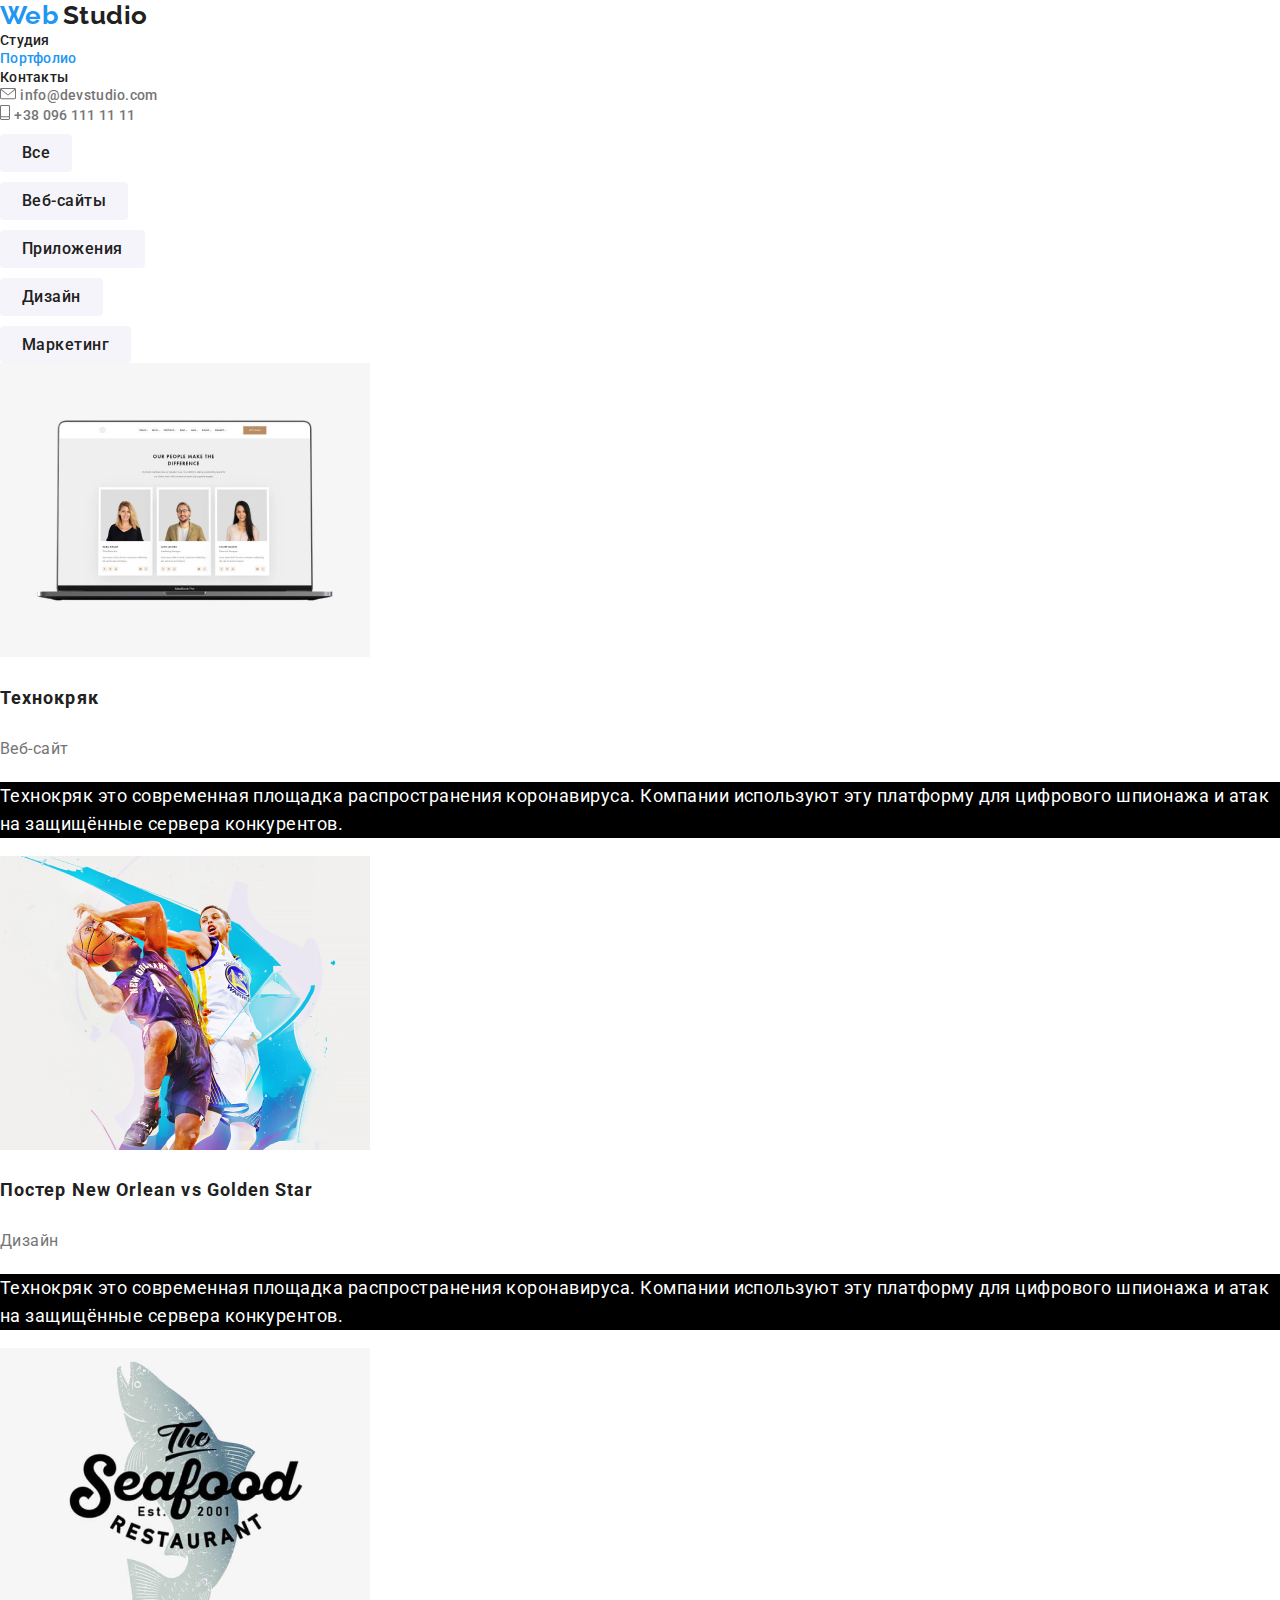
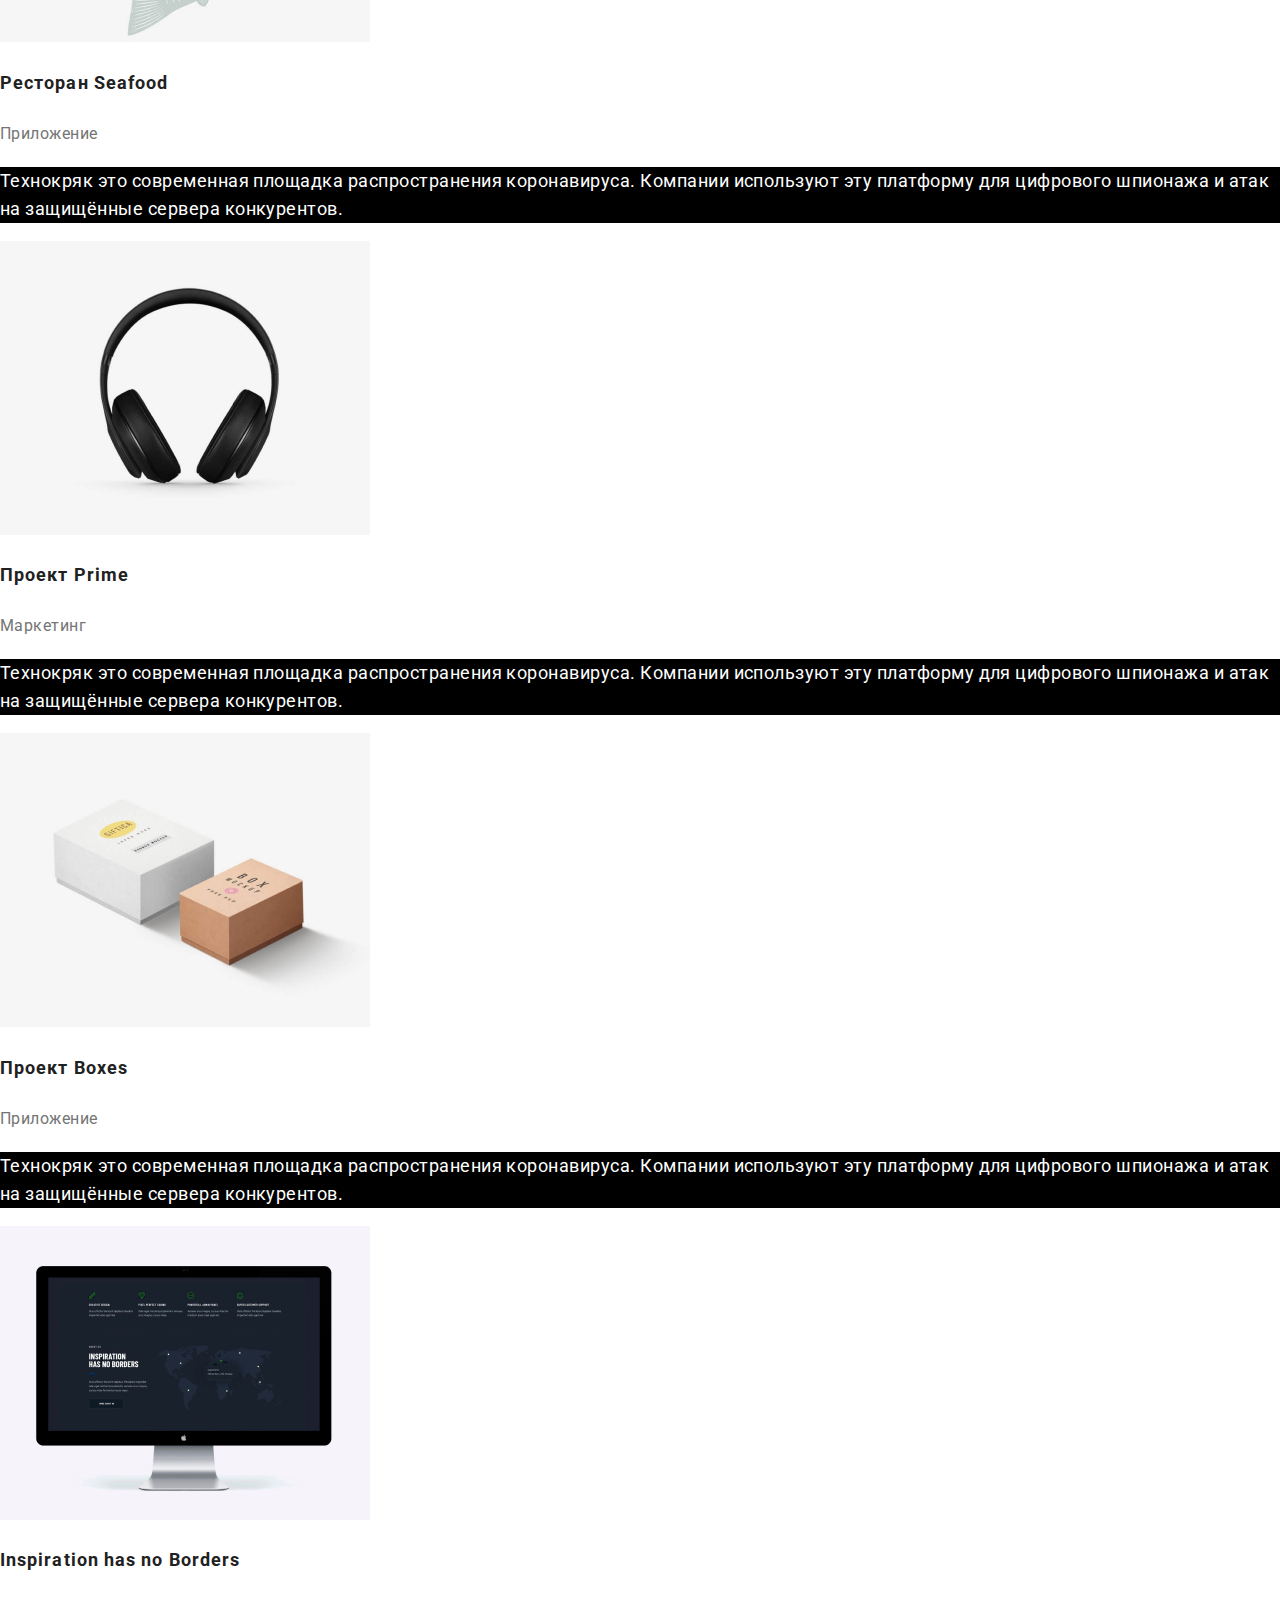
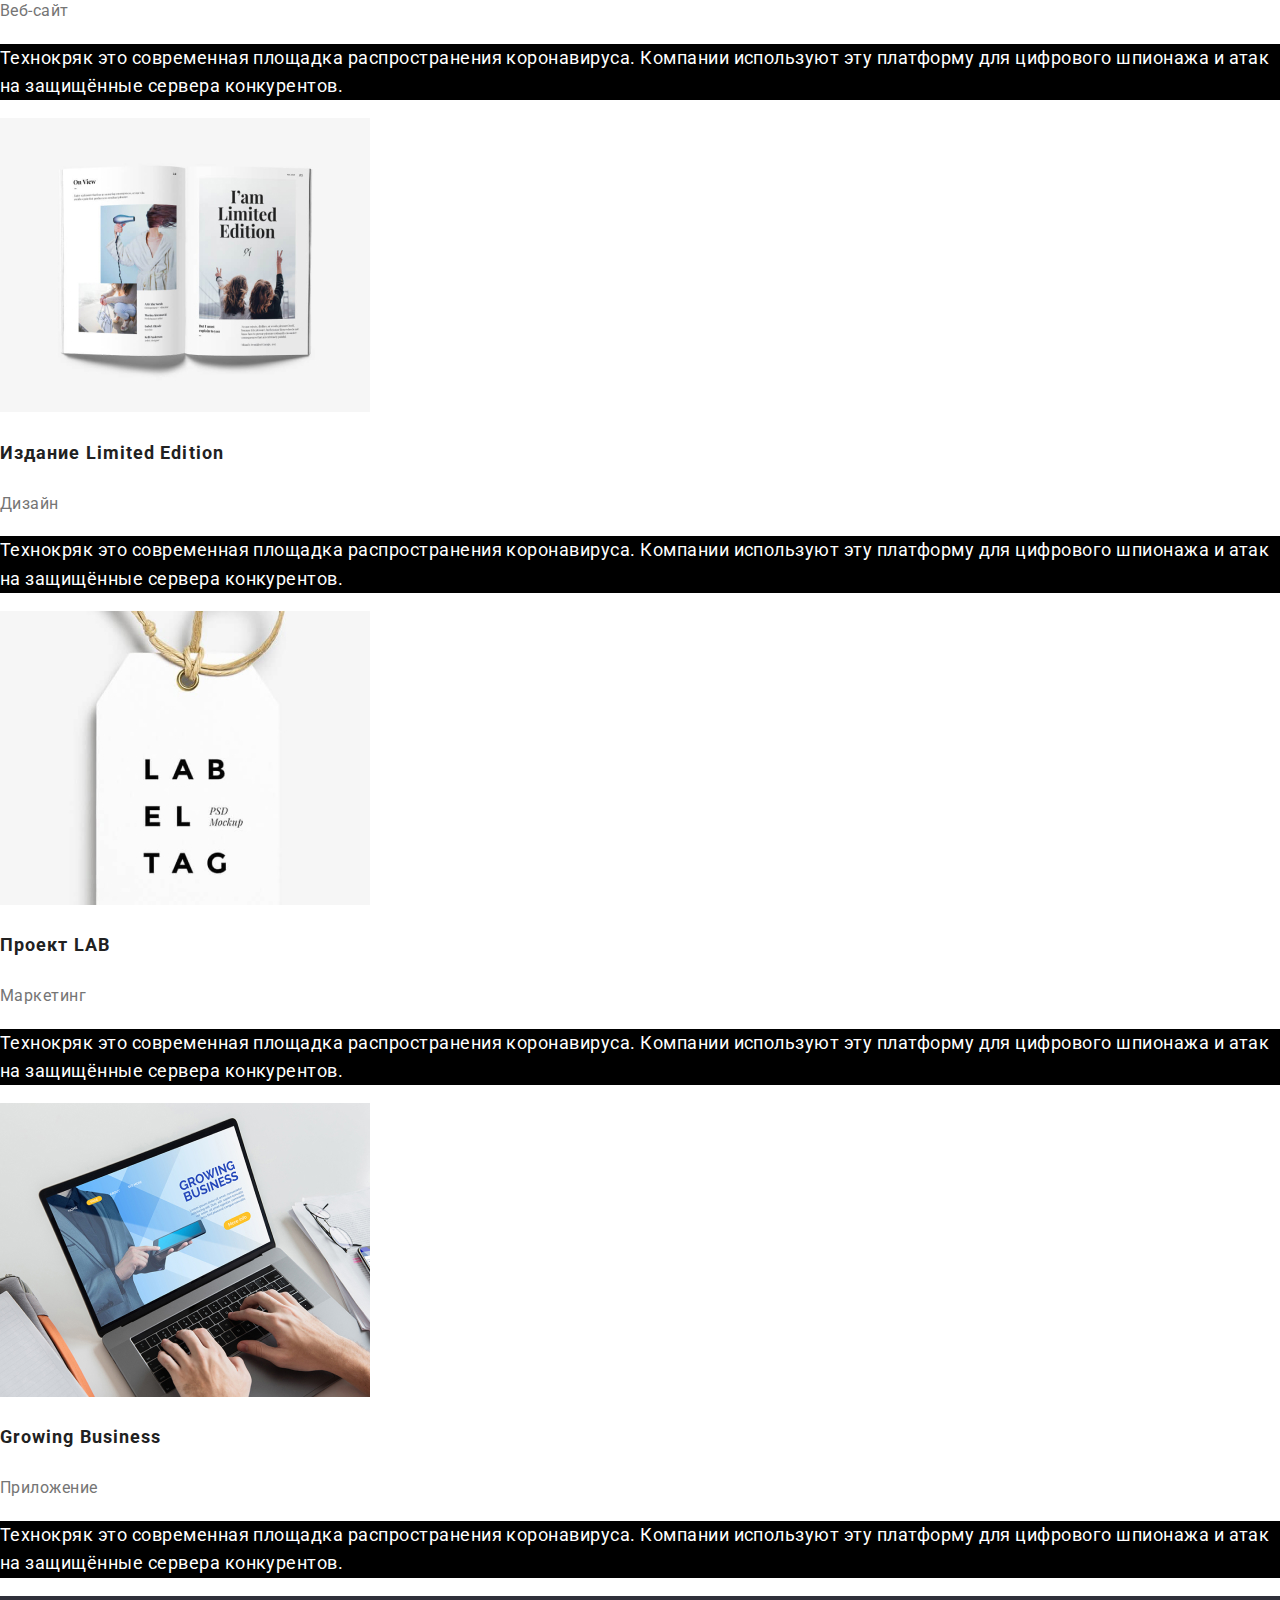
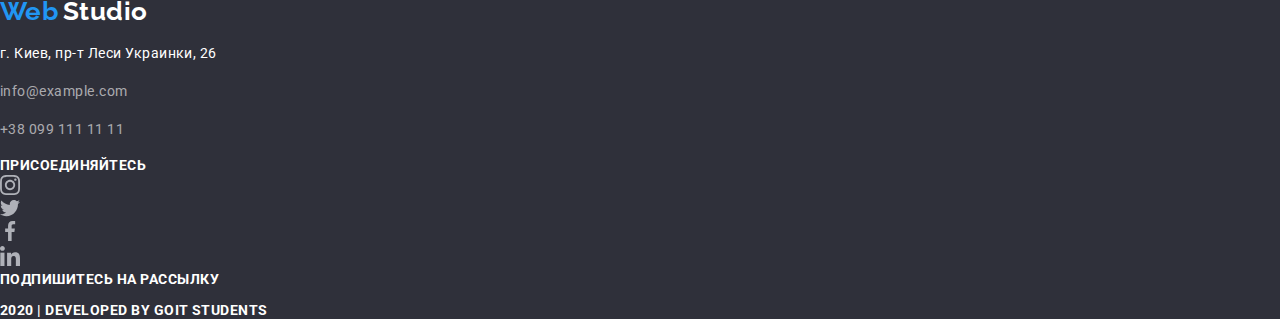
==== portfolio.html @ c76e3d18 "start" ====
<!DOCTYPE html>
<html lang="en">
  <head>
    <meta charset="UTF-8" />
    <meta name="viewport" content="width=device-width, initial-scale=1.0" />
    <title>Document</title>
    <link
      rel="stylesheet"
      href="https://cdnjs.cloudflare.com/ajax/libs/modern-normalize/0.6.0/modern-normalize.min.css"
    />
    <link
      href="https://fonts.googleapis.com/css2?family=Raleway:wght@700&family=Roboto:wght@400;500;700;900&display=swap"
      rel="stylesheet"
    />
    <link rel="stylesheet" href="./style.css" />
  </head>
  <body>
    <!-- Header -->
    <header>
      <nav>
        <a href="./index.html"
          ><span class="web-logo">Web</span>
          <span class="studio-logo">Studio</span></a
        >
        <ul class="header-nav">
          <li><a class="link" href="./index.html">Студия</a></li>

          <li>
            <a href="./portfolio.html" class="link this">Портфолио</a>
          </li>
          <li><a href="" class="link">Контакты</a></li>
        </ul>
        <ul class="contacts">
          <li>
            <img src="./images/svg/email.svg" alt="Email icon" />
            <a href="" class="email">info@devstudio.com</a>
          </li>
          <li>
            <img src="./images/svg/phone.svg" alt="Phone icon" />
            <a href="" class="phone">+38 096 111 11 11</a>
          </li>
        </ul>
      </nav>
    </header>
    <main>
      <!-- Radio buttons -->
      <nav>
        <ul>
          <li><a class="button" href="">Все</a></li>
          <li><a class="button" href="">Веб-сайты</a></li>
          <li><a class="button" href="">Приложения</a></li>
          <li><a class="button" href="">Дизайн</a></li>
          <li><a class="button" href="">Маркетинг</a></li>
        </ul>
      </nav>
      <!-- Works -->
      <ul>
        <li>
          <img src="./images/portfolio/first.jpg" alt="" />
          <h3 class="works-title">Технокряк</h3>
          <p class="type-of-work">Веб-сайт</p>
          <p class="transform-text">
            Технокряк это современная площадка распространения коронавируса.
            Компании используют эту платформу для цифрового шпионажа и атак на
            защищённые сервера конкурентов.
          </p>
        </li>
        <li>
          <img src="./images/portfolio/second.jpg" alt="" />
          <h3 class="works-title">Постер New Orlean vs Golden Star</h3>
          <p class="type-of-work">Дизайн</p>
          <p class="transform-text">
            Технокряк это современная площадка распространения коронавируса.
            Компании используют эту платформу для цифрового шпионажа и атак на
            защищённые сервера конкурентов.
          </p>
        </li>
        <li>
          <img src="./images/portfolio/third.jpg" alt="" />
          <h3 class="works-title">Ресторан Seafood</h3>
          <p class="type-of-work">Приложение</p>
          <p class="transform-text">
            Технокряк это современная площадка распространения коронавируса.
            Компании используют эту платформу для цифрового шпионажа и атак на
            защищённые сервера конкурентов.
          </p>
        </li>
        <li>
          <img src="./images/portfolio/fourth.jpg" alt="" />
          <h3 class="works-title">Проект Prime</h3>
          <p class="type-of-work">Маркетинг</p>
          <p class="transform-text">
            Технокряк это современная площадка распространения коронавируса.
            Компании используют эту платформу для цифрового шпионажа и атак на
            защищённые сервера конкурентов.
          </p>
        </li>
        <li>
          <img src="./images/portfolio/fiveth.jpg" alt="" />
          <h3 class="works-title">Проект Boxes</h3>
          <p class="type-of-work">Приложение</p>
          <p class="transform-text">
            Технокряк это современная площадка распространения коронавируса.
            Компании используют эту платформу для цифрового шпионажа и атак на
            защищённые сервера конкурентов.
          </p>
        </li>
        <li>
          <img src="./images/portfolio/sixth.jpg" alt="" />
          <h3 class="works-title">Inspiration has no Borders</h3>
          <p class="type-of-work">Веб-сайт</p>
          <p class="transform-text">
            Технокряк это современная площадка распространения коронавируса.
            Компании используют эту платформу для цифрового шпионажа и атак на
            защищённые сервера конкурентов.
          </p>
        </li>
        <li>
          <img src="./images/portfolio/seventh.jpg" alt="" />
          <h3 class="works-title">Издание Limited Edition</h3>
          <p class="type-of-work">Дизайн</p>
          <p class="transform-text">
            Технокряк это современная площадка распространения коронавируса.
            Компании используют эту платформу для цифрового шпионажа и атак на
            защищённые сервера конкурентов.
          </p>
        </li>
        <li>
          <img src="./images/portfolio/eighth.jpg" alt="" />
          <h3 class="works-title">Проект LAB</h3>
          <p class="type-of-work">Маркетинг</p>
          <p class="transform-text">
            Технокряк это современная площадка распространения коронавируса.
            Компании используют эту платформу для цифрового шпионажа и атак на
            защищённые сервера конкурентов.
          </p>
        </li>
        <li>
          <img src="./images/portfolio/nineth.jpg" alt="" />
          <h3 class="works-title">Growing Business</h3>
          <p class="type-of-work">Приложение</p>
          <p class="transform-text">
            Технокряк это современная площадка распространения коронавируса.
            Компании используют эту платформу для цифрового шпионажа и атак на
            защищённые сервера конкурентов.
          </p>
        </li>
      </ul>
    </main>

    <!-- Footer -->
    <footer class="footer">
      <div>
        <p>
          <span class="web-logo">Web</span>
          <span class="footer-studio">Studio</span>
        </p>
        <p class="communication street">г. Киев, пр-т Леси Украинки, 26</p>
        <p class="communication">info@example.com</p>
        <p class="communication">+38 099 111 11 11</p>
      </div>
      <div>
        <b class="second-footer-communication">Присоединяйтесь</b>
        <ul>
          <li>
            <a href="" aria-label="Link to Instagram"
              ><img src="./images/svg/instagram.svg" alt="Inatagram"
            /></a>
          </li>
          <li>
            <a href="" aria-label="Link to Twitter"
              ><img src="./images/svg/twitter.svg" alt="Twitter"
            /></a>
          </li>
          <li>
            <a href="" aria-label="Link to Facebook"
              ><img src="./images/svg/facebook.svg" alt="Instagram"
            /></a>
          </li>
          <li>
            <a href="" aria-label="Link to LinkedIn"
              ><img src="./images/svg/linkedin.svg" alt="LinkedIn"
            /></a>
          </li>
        </ul>
      </div>
      <div>
        <b class="second-footer-communication">Подпишитесь на рассылку</b>
      </div>
      <p class="second-footer-communication">
        2020 | Developed by GoIT Students
      </p>
    </footer>
  </body>
</html>
---- style.css ----
:root {
  --accent-color: #2196f3;
  --title-color: #212121;
  --text-color: #757575;
  --bgc-color: #f5f4fa;
  --white-color: #ffffff;
}
body {
  color: var(--text-color);
  font-family: 'Roboto', sans-serif;
  letter-spacing: 0.03em;
}
h1,
h2,
h3,
h4 {
  color: var(--title-color);
}
ul {
  list-style: none;
  padding: 0;
  margin: 0;
}
a {
  text-decoration: none;
}
/* Header */
.web-logo {
  color: var(--accent-color);
  font-family: 'Raleway', sans-serif;
  font-weight: 700;
  font-size: 26px;
  line-height: 1.19;
}
.studio-logo {
  color: var(--title-color);
  font-family: 'Raleway', sans-serif;
  font-weight: 700;
  font-size: 26px;
  line-height: 1.19;
}
.link {
  color: var(--title-color);
  font-weight: 500;
  font-size: 14px;
  line-height: 1.14;
  letter-spacing: 0.02em;
}
.link.this {
  color: var(--accent-color);
}
.header-nav .link:hover,
.header-nav .link:focus {
  color: var(--accent-color);
}
.contacts .email,
.contacts .phone {
  font-weight: 500;
  font-size: 14px;
  line-height: 1.14;
  color: inherit;
  letter-spacing: 0.02em;
}
.contacts .email:hover,
.contacts .email:focus,
.contacts .phone:hover,
.contacts .phone:focus {
  color: var(--accent-color);
}
/* Footer */
.footer {
  background-color: #2f303a;
}
.footer-studio {
  color: var(--white-color);
  font-family: 'Raleway', sans-serif;
  font-weight: 700;
  font-size: 26px;
  line-height: 1.19;
}

.communication.street {
  color: var(--white-color);
}
.communication {
  color: rgba(255, 255, 255, 0.6);
  font-size: 14px;
  line-height: 1.71;
}

.second-footer-communication {
  color: var(--white-color);
  font-weight: 700;
  font-size: 14px;
  line-height: 1.14;
  text-transform: uppercase;
}

/* STUDIO */
.container {
  margin-left: auto;
  margin-right: auto;
  width: 1170px;
  padding-left: 15px;
  padding-right: 15px;
  outline: solid 1px tomato;
}
/* Hero */
.hero {
  text-align: center;
}
.hero-title {
  margin-bottom: 0px;
  margin-top: 0px;
  color: var(--white-color);
  background-color: #000000;
  font-weight: 900;
  font-size: 44px;
  line-height: 1.36;
  letter-spacing: 0.06em;
  text-transform: uppercase;
}
.hero-button {
  margin-top: 30px;
  margin-bottom: 0px;
  display: inline-block;
  color: var(--white-color);
  background-color: var(--accent-color);
  padding: 10px 32px;
  box-shadow: 0px 4px 4px rgba(0, 0, 0, 0.15);
  border-radius: 4px;
  font-weight: 700;
  font-size: 16px;
  line-height: 1.87;
  letter-spacing: 0.06em;
}

/* Avantages  */
.avantages-section {
  padding: 94px 0px;
}
.avantages-title {
  margin-bottom: 0px;
  margin-top: 0px;
  font-weight: 700;
  font-size: 14px;
  line-height: 1.14;
  text-transform: uppercase;
}
.avantages-text {
  margin-bottom: 0px;
  margin-top: 10px;
  font-size: 14px;
  line-height: 1.71;
}

/* Our work */
.work-section {
  padding-bottom: 117px;
}
.work-title {
  margin-bottom: 0px;
  margin-top: 0px;
  font-weight: 700;
  font-size: 36px;
  line-height: 1.17;
  text-align: center;
}
.work-image {
  margin-top: 50px;
}
.examples {
  color: var(--white-color);
  background-color: #000000;
  font-weight: 700;
  font-size: 14px;
  line-height: 1.14;
  text-transform: uppercase;
}

/* Our team */
.team-section {
  padding-bottom: 117px;
  padding-top: 71px;
}
.team-images {
  margin-top: 50px;
}
.team-title {
  margin-bottom: 0px;
  margin-top: 0px;
  font-weight: 700;
  font-size: 36px;
  line-height: 1.17;
  text-align: center;
}
.worker-name {
  margin-bottom: 0px;
  margin-top: 30px;
  color: var(--title-color);
  font-weight: 500;
  font-size: 16px;
  line-height: 1.19;
}
.type-of-work {
  margin-bottom: 0px;
  margin-top: 10px;
  font-size: 16px;
  line-height: 1.19;
}

/* Often clients */
.often-clients {
  padding-bottom: 117px;
  padding-top: 71px;
}
.clients-title {
  margin-bottom: 0px;
  margin-top: 0px;
  font-weight: 700;
  font-size: 36px;
  line-height: 1.17;
  text-align: center;
}
/* PORTFOLIO */

/* Radio-button */
.button {
  display: inline-block;
  color: var(--title-color);
  background-color: #f5f4fa;
  padding: 6px 22px;
  font-weight: 500;
  font-size: 16px;
  line-height: 1.62;
  margin-top: 10px;
  border-radius: 4px;
}

.button:hover {
  color: var(--white-color);
  background-color: var(--accent-color);
  padding: 6px 22px;
  box-shadow: 0px 2px 2px rgba(0, 0, 0, 0.12), 0px 1px 2px rgba(0, 0, 0, 0.08),
    0px 3px 1px rgba(0, 0, 0, 0.1);
  border-radius: 4px;
}

/* works */

.works-title {
  font-weight: 700;
  font-size: 18px;
  line-height: 2;
  letter-spacing: 0.06em;
}
.type-of-work {
  font-size: 16px;
  line-height: 1.87;
}
.transform-text {
  color: var(--white-color);
  background-color: #000000;
  font-size: 18px;
  line-height: 1.56;
}
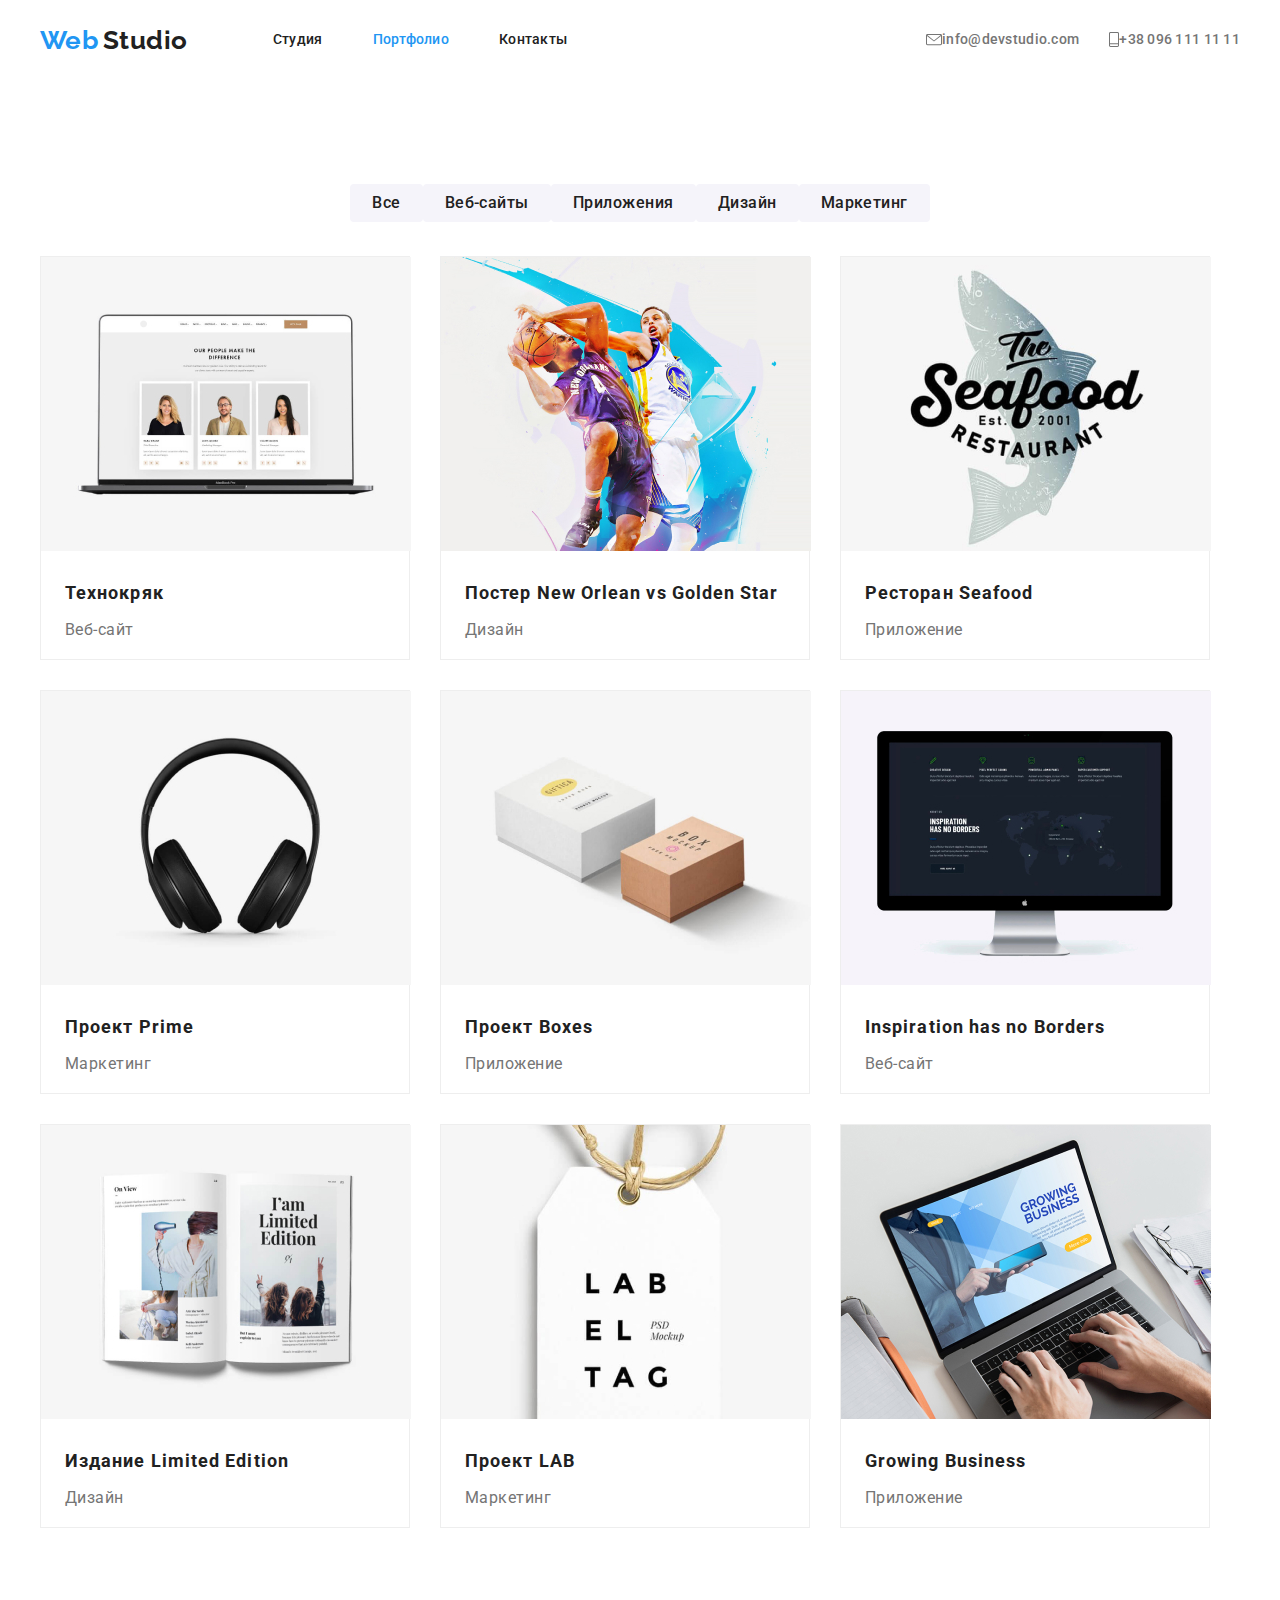
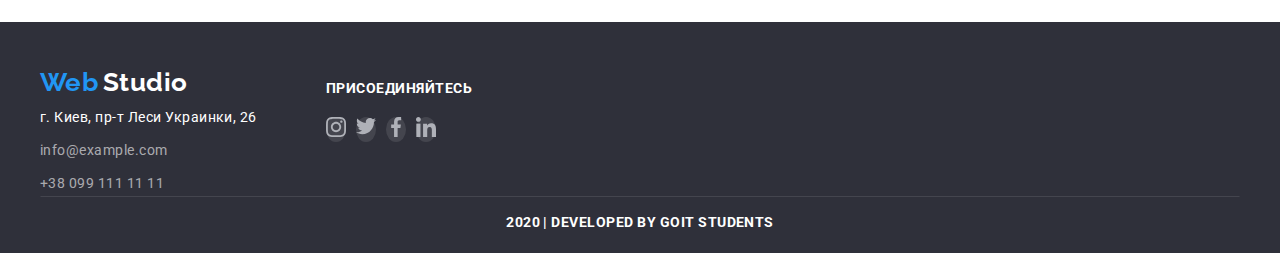
==== commit 6ca80318: "SVG" ====
--- a/portfolio.html
+++ b/portfolio.html
@@ -17,179 +17,178 @@
   <body>
     <!-- Header -->
     <header>
-      <nav>
-        <a href="./index.html"
-          ><span class="web-logo">Web</span>
-          <span class="studio-logo">Studio</span></a
-        >
-        <ul class="header-nav">
-          <li><a class="link" href="./index.html">Студия</a></li>
-
-          <li>
-            <a href="./portfolio.html" class="link this">Портфолио</a>
+      <div class="container">
+        <nav class="first-nav">
+          <a href="./index.html"><span class="web-logo">Web</span>
+            <span class="studio-logo">Studio</span></a>
+          <ul class="header-nav">
+            <li class="item">
+              <a class="link " href="./index.html">Студия</a>
+            </li>
+            <li class="item">
+              <a href="./portfolio.html" class="link this">Портфолио</a>
+            </li>
+            <li class="item"><a href="" class="link">Контакты</a></li>
+          </ul>
+          <ul class="contacts">
+            <li class="item">
+              <img src="./images/svg/email.svg" alt="Email icon" />
+              <a href="" class="email">info@devstudio.com</a>
+            </li>
+            <li class="item">
+              <img src="./images/svg/phone.svg" alt="Phone icon" />
+              <a href="" class="phone">+38 096 111 11 11</a>
+            </li>
+          </ul>
+        </nav>
+      </div>
+    </header>
+    <main>
+      <section class="portfolio-section">
+       <!-- Radio buttons -->
+        <div class="container">
+      <nav class="button-nav">
+  <ul class="button-list">
+        <li><a class="button" href="">Все</a></li>
+        <li><a class="button" href="">Веб-сайты</a></li>
+        <li><a class="button" href="">Приложения</a></li>
+        <li><a class="button" href="">Дизайн</a></li>
+        <li><a class="button" href="">Маркетинг</a></li>
+      </ul>
+      </nav>
+      <!-- Works -->
+   
+        <ul class="list-of-work">
+          <li class="item">
+              <img src="./images/portfolio/first.jpg" alt="" />
+              <h3 class="works-title">Технокряк</h3>
+              <p class="type-of-work">Веб-сайт</p>
+          
+            <!-- <p class="transform-text">
+                    Технокряк это современная площадка распространения коронавируса.
+                    Компании используют эту платформу для цифрового шпионажа и атак на
+                    защищённые сервера конкурентов.
+                  </p> -->
           </li>
-          <li><a href="" class="link">Контакты</a></li>
-        </ul>
-        <ul class="contacts">
-          <li>
-            <img src="./images/svg/email.svg" alt="Email icon" />
-            <a href="" class="email">info@devstudio.com</a>
+          <li class="item">
+            <img src="./images/portfolio/second.jpg" alt="" />
+            <h3 class="works-title">Постер New Orlean vs Golden Star</h3>
+            <p class="type-of-work">Дизайн</p>
+            <!-- <p class="transform-text">
+                    Технокряк это современная площадка распространения коронавируса.
+                    Компании используют эту платформу для цифрового шпионажа и атак на
+                    защищённые сервера конкурентов.
+                  </p> -->
           </li>
-          <li>
-            <img src="./images/svg/phone.svg" alt="Phone icon" />
-            <a href="" class="phone">+38 096 111 11 11</a>
+          <li class="item">
+            <img src="./images/portfolio/third.jpg" alt="" />
+            <h3 class="works-title">Ресторан Seafood</h3>
+            <p class="type-of-work">Приложение</p>
+            <!-- <p class="transform-text">
+                    Технокряк это современная площадка распространения коронавируса.
+                    Компании используют эту платформу для цифрового шпионажа и атак на
+                    защищённые сервера конкурентов.
+                  </p> -->
+          </li>
+          <li class="item">
+            <img src="./images/portfolio/fourth.jpg" alt="" />
+            <h3 class="works-title">Проект Prime</h3>
+            <p class="type-of-work">Маркетинг</p>
+            <!-- <p class="transform-text">
+                    Технокряк это современная площадка распространения коронавируса.
+                    Компании используют эту платформу для цифрового шпионажа и атак на
+                    защищённые сервера конкурентов.
+                  </p> -->
+          </li>
+          <li class="item">
+            <img src="./images/portfolio/fiveth.jpg" alt="" />
+            <h3 class="works-title">Проект Boxes</h3>
+            <p class="type-of-work">Приложение</p>
+            <!-- <p class="transform-text">
+                    Технокряк это современная площадка распространения коронавируса.
+                    Компании используют эту платформу для цифрового шпионажа и атак на
+                    защищённые сервера конкурентов.
+                  </p> -->
+          </li>
+          <li class="item">
+            <img src="./images/portfolio/sixth.jpg" alt="" />
+            <h3 class="works-title">Inspiration has no Borders</h3>
+            <p class="type-of-work">Веб-сайт</p>
+            <!-- <p class="transform-text">
+                    Технокряк это современная площадка распространения коронавируса.
+                    Компании используют эту платформу для цифрового шпионажа и атак на
+                    защищённые сервера конкурентов.
+                  </p> -->
+          </li>
+          <li class="item">
+            <img src="./images/portfolio/seventh.jpg" alt="" />
+            <h3 class="works-title">Издание Limited Edition</h3>
+            <p class="type-of-work">Дизайн</p>
+            <!-- <p class="transform-text">
+                    Технокряк это современная площадка распространения коронавируса.
+                    Компании используют эту платформу для цифрового шпионажа и атак на
+                    защищённые сервера конкурентов.
+                  </p> -->
+          </li>
+          <li class="item">
+            <img src="./images/portfolio/eighth.jpg" alt="" />
+            <h3 class="works-title">Проект LAB</h3>
+            <p class="type-of-work">Маркетинг</p>
+            <!-- <p class="transform-text">
+                    Технокряк это современная площадка распространения коронавируса.
+                    Компании используют эту платформу для цифрового шпионажа и атак на
+                    защищённые сервера конкурентов.
+                  </p> -->
+          </li>
+          <li class="item">
+            <img src="./images/portfolio/nineth.jpg" alt="" />
+            <h3 class="works-title">Growing Business</h3>
+            <p class="type-of-work">Приложение</p>
+            <!-- <p class="transform-text">
+                    Технокряк это современная площадка распространения коронавируса.
+                    Компании используют эту платформу для цифрового шпионажа и атак на
+                    защищённые сервера конкурентов.
+                  </p> -->
           </li>
         </ul>
-      </nav>
-    </header>
-    <main>
-      <!-- Radio buttons -->
-      <nav>
-        <ul>
-          <li><a class="button" href="">Все</a></li>
-          <li><a class="button" href="">Веб-сайты</a></li>
-          <li><a class="button" href="">Приложения</a></li>
-          <li><a class="button" href="">Дизайн</a></li>
-          <li><a class="button" href="">Маркетинг</a></li>
-        </ul>
-      </nav>
-      <!-- Works -->
-      <ul>
-        <li>
-          <img src="./images/portfolio/first.jpg" alt="" />
-          <h3 class="works-title">Технокряк</h3>
-          <p class="type-of-work">Веб-сайт</p>
-          <p class="transform-text">
-            Технокряк это современная площадка распространения коронавируса.
-            Компании используют эту платформу для цифрового шпионажа и атак на
-            защищённые сервера конкурентов.
-          </p>
-        </li>
-        <li>
-          <img src="./images/portfolio/second.jpg" alt="" />
-          <h3 class="works-title">Постер New Orlean vs Golden Star</h3>
-          <p class="type-of-work">Дизайн</p>
-          <p class="transform-text">
-            Технокряк это современная площадка распространения коронавируса.
-            Компании используют эту платформу для цифрового шпионажа и атак на
-            защищённые сервера конкурентов.
-          </p>
-        </li>
-        <li>
-          <img src="./images/portfolio/third.jpg" alt="" />
-          <h3 class="works-title">Ресторан Seafood</h3>
-          <p class="type-of-work">Приложение</p>
-          <p class="transform-text">
-            Технокряк это современная площадка распространения коронавируса.
-            Компании используют эту платформу для цифрового шпионажа и атак на
-            защищённые сервера конкурентов.
-          </p>
-        </li>
-        <li>
-          <img src="./images/portfolio/fourth.jpg" alt="" />
-          <h3 class="works-title">Проект Prime</h3>
-          <p class="type-of-work">Маркетинг</p>
-          <p class="transform-text">
-            Технокряк это современная площадка распространения коронавируса.
-            Компании используют эту платформу для цифрового шпионажа и атак на
-            защищённые сервера конкурентов.
-          </p>
-        </li>
-        <li>
-          <img src="./images/portfolio/fiveth.jpg" alt="" />
-          <h3 class="works-title">Проект Boxes</h3>
-          <p class="type-of-work">Приложение</p>
-          <p class="transform-text">
-            Технокряк это современная площадка распространения коронавируса.
-            Компании используют эту платформу для цифрового шпионажа и атак на
-            защищённые сервера конкурентов.
-          </p>
-        </li>
-        <li>
-          <img src="./images/portfolio/sixth.jpg" alt="" />
-          <h3 class="works-title">Inspiration has no Borders</h3>
-          <p class="type-of-work">Веб-сайт</p>
-          <p class="transform-text">
-            Технокряк это современная площадка распространения коронавируса.
-            Компании используют эту платформу для цифрового шпионажа и атак на
-            защищённые сервера конкурентов.
-          </p>
-        </li>
-        <li>
-          <img src="./images/portfolio/seventh.jpg" alt="" />
-          <h3 class="works-title">Издание Limited Edition</h3>
-          <p class="type-of-work">Дизайн</p>
-          <p class="transform-text">
-            Технокряк это современная площадка распространения коронавируса.
-            Компании используют эту платформу для цифрового шпионажа и атак на
-            защищённые сервера конкурентов.
-          </p>
-        </li>
-        <li>
-          <img src="./images/portfolio/eighth.jpg" alt="" />
-          <h3 class="works-title">Проект LAB</h3>
-          <p class="type-of-work">Маркетинг</p>
-          <p class="transform-text">
-            Технокряк это современная площадка распространения коронавируса.
-            Компании используют эту платформу для цифрового шпионажа и атак на
-            защищённые сервера конкурентов.
-          </p>
-        </li>
-        <li>
-          <img src="./images/portfolio/nineth.jpg" alt="" />
-          <h3 class="works-title">Growing Business</h3>
-          <p class="type-of-work">Приложение</p>
-          <p class="transform-text">
-            Технокряк это современная площадка распространения коронавируса.
-            Компании используют эту платформу для цифрового шпионажа и атак на
-            защищённые сервера конкурентов.
-          </p>
-        </li>
-      </ul>
+     </div>
+        </section>
     </main>
-
     <!-- Footer -->
     <footer class="footer">
-      <div>
-        <p>
-          <span class="web-logo">Web</span>
-          <span class="footer-studio">Studio</span>
+      <div class="container">
+        <div class="flex">
+          <div class="first-container">
+            <p class="footer-logo">
+              <span class="footer-web">Web</span>
+              <span class="footer-studio">Studio</span>
+            </p>
+            <p class="communication street">г. Киев, пр-т Леси Украинки, 26</p>
+            <p class="communication">info@example.com</p>
+            <p class="communication">+38 099 111 11 11</p>
+          </div>
+          <div class="second-container">
+            <b class="first-footer-communication">Присоединяйтесь</b>
+            <ul class="footer-list">
+              <li class="item">
+                <a href="" aria-label="Link to Instagram"><img src="./images/svg/instagram.svg" alt="Inatagram" />
+              </li>
+              <li class="item">
+                <a href="" aria-label="Link to Twitter"><img src="./images/svg/twitter.svg" alt="Twitter" /></a>
+              </li>
+              <li class="item">
+                <a href="" aria-label="Link to Facebook"><img src="./images/svg/facebook.svg" alt="Instagram" /></a>
+              </li>
+              <li class="item">
+                <a href="" aria-label="Link to LinkedIn"><img src="./images/svg/linkedin.svg" alt="LinkedIn" /></a>
+              </li>
+            </ul>
+          </div>
+        </div>
+        <p class="second-footer-communication">
+          2020 | Developed by GoIT Students
         </p>
-        <p class="communication street">г. Киев, пр-т Леси Украинки, 26</p>
-        <p class="communication">info@example.com</p>
-        <p class="communication">+38 099 111 11 11</p>
       </div>
-      <div>
-        <b class="second-footer-communication">Присоединяйтесь</b>
-        <ul>
-          <li>
-            <a href="" aria-label="Link to Instagram"
-              ><img src="./images/svg/instagram.svg" alt="Inatagram"
-            /></a>
-          </li>
-          <li>
-            <a href="" aria-label="Link to Twitter"
-              ><img src="./images/svg/twitter.svg" alt="Twitter"
-            /></a>
-          </li>
-          <li>
-            <a href="" aria-label="Link to Facebook"
-              ><img src="./images/svg/facebook.svg" alt="Instagram"
-            /></a>
-          </li>
-          <li>
-            <a href="" aria-label="Link to LinkedIn"
-              ><img src="./images/svg/linkedin.svg" alt="LinkedIn"
-            /></a>
-          </li>
-        </ul>
-      </div>
-      <div>
-        <b class="second-footer-communication">Подпишитесь на рассылку</b>
-      </div>
-      <p class="second-footer-communication">
-        2020 | Developed by GoIT Students
-      </p>
     </footer>
   </body>
 </html>
--- a/style.css
+++ b/style.css
@@ -25,6 +25,10 @@
   text-decoration: none;
 }
 /* Header */
+.first-nav {
+  display: flex;
+  align-items: center;
+}
 .web-logo {
   color: var(--accent-color);
   font-family: 'Raleway', sans-serif;
@@ -40,6 +44,9 @@
   line-height: 1.19;
 }
 .link {
+  display: inline-block;
+  padding-top: 32px;
+  padding-bottom: 32px;
   color: var(--title-color);
   font-weight: 500;
   font-size: 14px;
@@ -49,6 +56,15 @@
 .link.this {
   color: var(--accent-color);
 }
+
+.header-nav {
+  display: flex;
+  margin-left: 85px;
+}
+.header-nav .item:not(:last-child) {
+  margin-right: 50px;
+}
+
 .header-nav .link:hover,
 .header-nav .link:focus {
   color: var(--accent-color);
@@ -67,10 +83,49 @@
 .contacts .phone:focus {
   color: var(--accent-color);
 }
+.contacts {
+  display: flex;
+  margin-left: auto;
+}
+.contacts .item:not(:last-child) {
+  margin-right: 30px;
+}
+
+.contacts .item {
+  display: inline-flex;
+  align-items: center;
+}
+
+.contacts-icon {
+  fill: currentColor;
+  margin-right: 10px;
+}
+
+.contacts .item:hover {
+  color: var(--accent-color);
+}
 /* Footer */
 .footer {
+  display: flex;
   background-color: #2f303a;
 }
+.flex {
+  display: flex;
+}
+.container.flex {
+  display: flex;
+}
+.footer-logo {
+  margin-bottom: 0;
+  margin-top: 45px;
+}
+.footer-web {
+  color: var(--accent-color);
+  font-family: 'Raleway', sans-serif;
+  font-weight: 700;
+  font-size: 26px;
+  line-height: 1.19;
+}
 .footer-studio {
   color: var(--white-color);
   font-family: 'Raleway', sans-serif;
@@ -81,39 +136,81 @@
 
 .communication.street {
   color: var(--white-color);
+  margin-bottom: 0px;
+  margin-top: 8px;
 }
 .communication {
   color: rgba(255, 255, 255, 0.6);
   font-size: 14px;
   line-height: 1.71;
-}
-
+  margin-top: 9px;
+  margin-bottom: 0px;
+}
+.first-footer-communication {
+  color: var(--white-color);
+  font-weight: 700;
+  font-size: 14px;
+  line-height: 1.14;
+  text-transform: uppercase;
+  text-align: center;
+}
 .second-footer-communication {
+  padding-top: 18px;
+  padding-bottom: 21px;
+  border: 1px solid;
+  border-color: rgba(255, 255, 255, 0.1) #2f303a #2f303a #2f303a;
+  margin-top: 0;
+  margin-bottom: 0;
   color: var(--white-color);
   font-weight: 700;
   font-size: 14px;
   line-height: 1.14;
   text-transform: uppercase;
+  text-align: center;
+}
+.second-container {
+  margin-left: 69px;
+  margin-top: 57px;
+}
+.footer-list {
+  display: flex;
+}
+.footer-list .item {
+  margin-top: 20px;
+}
+.footer-list .item {
+  background-color: rgba(255, 255, 255, 0.1);
+  border-radius: 50%;
+}
+.footer-list .item:not(:last-child) {
+  margin-right: 10px;
 }
 
 /* STUDIO */
 .container {
   margin-left: auto;
   margin-right: auto;
-  width: 1170px;
+  width: 1230px;
   padding-left: 15px;
   padding-right: 15px;
-  outline: solid 1px tomato;
+  /* outline: solid 1px tomato; */
 }
 /* Hero */
 .hero {
   text-align: center;
+  max-width: 1600px;
+  min-height: 600px;
+  background-image: linear-gradient(
+      rgba(47, 48, 58, 0.8),
+      rgba(47, 48, 58, 0.8)
+    ),
+    url('./images/index/hero-image.jpg');
 }
 .hero-title {
   margin-bottom: 0px;
   margin-top: 0px;
-  color: var(--white-color);
-  background-color: #000000;
+  padding-top: 200px;
+  color: var(--white-color);
   font-weight: 900;
   font-size: 44px;
   line-height: 1.36;
@@ -136,12 +233,29 @@
 }
 
 /* Avantages  */
+.image-container {
+  display: flex;
+  width: 270px;
+  height: 120px;
+  align-items: center;
+  justify-content: center;
+  background-color: var(--bgc-color);
+}
+.aventages-list {
+  display: flex;
+}
+.aventages-list .item:not(:last-child) {
+  margin-right: 30px;
+}
+.aventages-list .item {
+  width: 270px;
+}
 .avantages-section {
   padding: 94px 0px;
 }
 .avantages-title {
   margin-bottom: 0px;
-  margin-top: 0px;
+  margin-top: 30px;
   font-weight: 700;
   font-size: 14px;
   line-height: 1.14;
@@ -153,8 +267,14 @@
   font-size: 14px;
   line-height: 1.71;
 }
+.aventages-icon {
+  color: var(--accent-color);
+}
 
 /* Our work */
+.work-list {
+  display: flex;
+}
 .work-section {
   padding-bottom: 117px;
 }
@@ -170,8 +290,12 @@
   margin-top: 50px;
 }
 .examples {
-  color: var(--white-color);
-  background-color: #000000;
+  margin-bottom: 0px;
+  margin-top: 0px;
+  padding: 27px 85px;
+  display: inline-block;
+  background-color: rgba(47, 48, 58, 0.8);
+  color: var(--white-color);
   font-weight: 700;
   font-size: 14px;
   line-height: 1.14;
@@ -179,13 +303,30 @@
 }
 
 /* Our team */
+.team-list {
+  display: flex;
+  justify-content: center;
+}
+.team-list > .item:not(:last-child) {
+  margin-right: 30px;
+}
+.team-list > .item {
+  width: 270px;
+  height: 422px;
+  margin-top: 50px;
+  box-shadow: 0px 2px 1px rgba(0, 0, 0, 0.2), 0px 1px 1px rgba(0, 0, 0, 0.14),
+    0px 1px 3px rgba(0, 0, 0, 0.12);
+}
+.links {
+  display: flex;
+}
 .team-section {
   padding-bottom: 117px;
   padding-top: 71px;
 }
-.team-images {
+/* .team-images {
   margin-top: 50px;
-}
+} */
 .team-title {
   margin-bottom: 0px;
   margin-top: 0px;
@@ -197,14 +338,16 @@
 .worker-name {
   margin-bottom: 0px;
   margin-top: 30px;
+  text-align: center;
   color: var(--title-color);
   font-weight: 500;
   font-size: 16px;
   line-height: 1.19;
 }
-.type-of-work {
+.name-of-work {
   margin-bottom: 0px;
   margin-top: 10px;
+  text-align: center;
   font-size: 16px;
   line-height: 1.19;
 }
@@ -222,13 +365,68 @@
   line-height: 1.17;
   text-align: center;
 }
+.clients-list {
+  display: flex;
+  margin-top: 50px;
+  margin-left: auto;
+  margin-right: auto;
+}
+.clients-list .item {
+  display: inline-flex;
+  border-radius: 4px;
+  border: 1px solid #afb1b8;
+}
+.clients-list .item:not(:last-child) {
+  margin-right: 30px;
+}
+.logo-1 {
+  padding: 20px 63px;
+}
+
+.logo-2 {
+  padding: 19px 65px;
+}
+
+.logo-3 {
+  padding: 24px 65px;
+}
+
+.logo-4 {
+  padding: 24px 45px;
+}
+
+.logo-5 {
+  padding: 22px 56px;
+}
+
+.logo-6 {
+  padding: 22px 41px;
+}
+.clients-icon {
+  fill: #afb1b8;
+}
+.clients-list .item:hover .clients-icon {
+  fill: var(--accent-color);
+}
+
+.clients-list .item:hover {
+  border-radius: 4px;
+  border: 1px solid var(--accent-color);
+}
+
 /* PORTFOLIO */
-
+.portfolio-section {
+  margin-top: 94px;
+}
 /* Radio-button */
+.button-list {
+  display: flex;
+  justify-content: center;
+}
 .button {
   display: inline-block;
   color: var(--title-color);
-  background-color: #f5f4fa;
+  background-color: var(--bgc-color);
   padding: 6px 22px;
   font-weight: 500;
   font-size: 16px;
@@ -249,12 +447,19 @@
 /* works */
 
 .works-title {
+  padding-left: 24px;
+  padding-right: 24px;
+  margin-bottom: 0px;
+  margin-top: 20px;
   font-weight: 700;
   font-size: 18px;
   line-height: 2;
   letter-spacing: 0.06em;
 }
 .type-of-work {
+  padding-left: 24px;
+  padding-right: 24px;
+  margin-top: 4px;
   font-size: 16px;
   line-height: 1.87;
 }
@@ -264,3 +469,26 @@
   font-size: 18px;
   line-height: 1.56;
 }
+.list-of-work .item {
+  border: 1px solid #eeeeee;
+  width: 370px;
+  height: 404px;
+}
+.list-of-work .item:hover {
+  border: 1px solid #eeeeee;
+  box-shadow: 1px 4px 6px rgba(0, 0, 0, 0.16), 0px 4px 4px rgba(0, 0, 0, 0.06),
+    0px 1px 1px rgba(0, 0, 0, 0.12);
+}
+.list-of-work {
+  padding-top: 34px;
+  padding-bottom: 94px;
+  display: flex;
+  flex-wrap: wrap;
+  width: (100% - 60px) / 3;
+}
+.list-of-work .item:not(:nth-child(3n)) {
+  margin-right: 30px;
+}
+.list-of-work .item:not(:nth-child(-n + 3)) {
+  margin-top: 30px;
+}
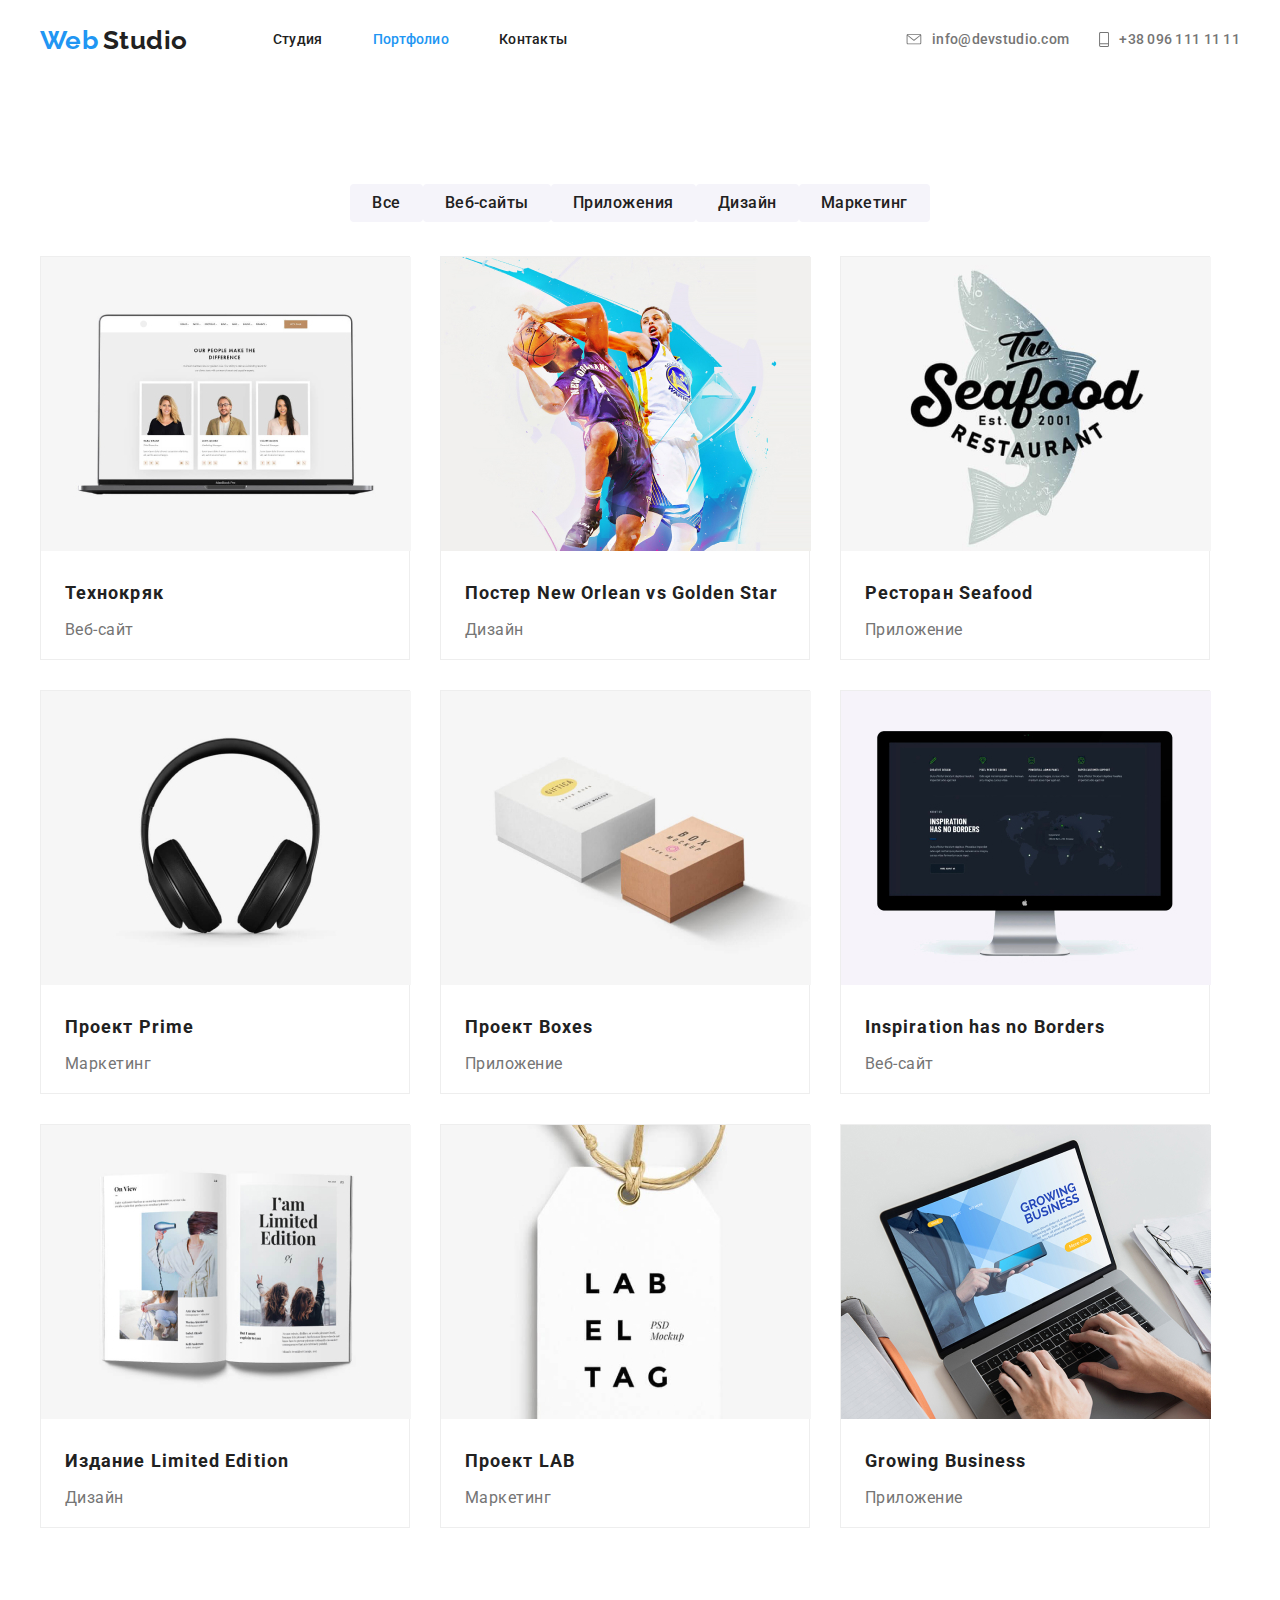
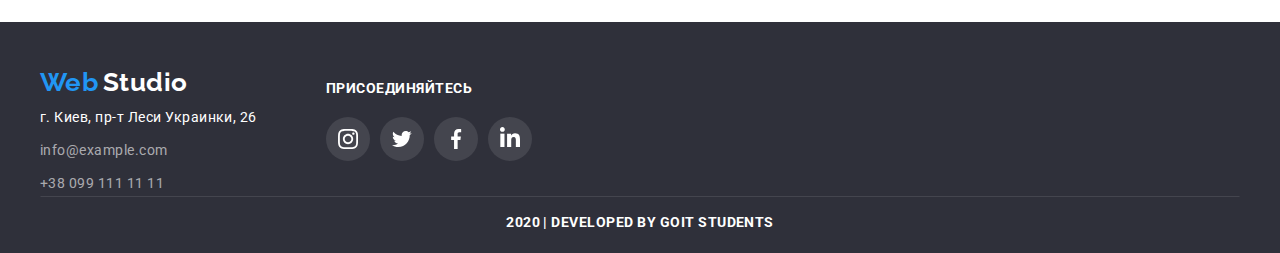
==== commit 4c3ec331: "full 4 homework" ====
--- a/portfolio.html
+++ b/portfolio.html
@@ -32,11 +32,15 @@
           </ul>
           <ul class="contacts">
             <li class="item">
-              <img src="./images/svg/email.svg" alt="Email icon" />
+              <svg width="16" height="11" class="contacts-icon">
+                <use href="./images/sprite-svg.svg#icon-email"></use>
+              </svg>
               <a href="" class="email">info@devstudio.com</a>
             </li>
             <li class="item">
-              <img src="./images/svg/phone.svg" alt="Phone icon" />
+              <svg width="10" height="15" class="contacts-icon">
+                <use href="./images/sprite-svg.svg#icon-phone"></use>
+              </svg>
               <a href="" class="phone">+38 096 111 11 11</a>
             </li>
           </ul>
@@ -171,16 +175,41 @@
             <b class="first-footer-communication">Присоединяйтесь</b>
             <ul class="footer-list">
               <li class="item">
-                <a href="" aria-label="Link to Instagram"><img src="./images/svg/instagram.svg" alt="Inatagram" />
-              </li>
-              <li class="item">
-                <a href="" aria-label="Link to Twitter"><img src="./images/svg/twitter.svg" alt="Twitter" /></a>
-              </li>
-              <li class="item">
-                <a href="" aria-label="Link to Facebook"><img src="./images/svg/facebook.svg" alt="Instagram" /></a>
-              </li>
-              <li class="item">
-                <a href="" aria-label="Link to LinkedIn"><img src="./images/svg/linkedin.svg" alt="LinkedIn" /></a>
+                <a href="" aria-label="Link to Instagram">
+                  <div class="footer-social">
+                    <svg width="20" height="20" class="footer-icon">
+                      <use href="./images/sprite-svg.svg#icon-instagram"></use>
+                    </svg>
+                  </div>
+                </a>
+              </li>
+              <li class="item">
+                <a href="" aria-label="Link to Twitter">
+                  <div class="footer-social">
+                    <svg width="20" height="20" class="footer-icon">
+                      <use href="./images/sprite-svg.svg#icon-twitter"></use>
+                    </svg>
+                  </div>
+                </a>
+              </li>
+              <li class="item">
+                <a href="" aria-label="Link to Facebook">
+                  <div class="footer-social">
+                    <svg width="20" height="20" class="footer-icon">
+                      <use href="./images/sprite-svg.svg#icon-facebook"></use>
+                    </svg>
+                  </div>
+                </a>
+              </li>
+    
+              <li class="item">
+                <div class="footer-social">
+                  <a href="" aria-label="Link to LinkedIn">
+                    <svg width="20" height="20" class="footer-icon">
+                      <use href="./images/sprite-svg.svg#icon-linkedin"></use>
+                    </svg>
+                </div>
+                </a>
               </li>
             </ul>
           </div>
--- a/style.css
+++ b/style.css
@@ -178,12 +178,24 @@
 .footer-list .item {
   margin-top: 20px;
 }
-.footer-list .item {
+.footer-icon {
+  fill: var(--white-color);
+}
+.footer-social {
+  display: inline-flex;
+  padding: 0;
+  width: 44px;
+  height: 44px;
   background-color: rgba(255, 255, 255, 0.1);
   border-radius: 50%;
+  align-items: center;
+  justify-content: center;
 }
 .footer-list .item:not(:last-child) {
   margin-right: 10px;
+}
+.footer-social:hover {
+  background-color: var(--accent-color);
 }
 
 /* STUDIO */
@@ -350,6 +362,33 @@
   text-align: center;
   font-size: 16px;
   line-height: 1.19;
+}
+.links {
+  margin-top: 16px;
+  justify-content: center;
+}
+.networks {
+  display: inline-flex;
+  padding: 0;
+  width: 44px;
+  height: 44px;
+
+  align-items: center;
+  justify-content: center;
+}
+.links .item:not(:last-child) {
+  margin-right: 10px;
+}
+.link-icon {
+  fill: #afb1b8;
+}
+.networks:hover {
+  fill: white;
+  background-color: var(--accent-color);
+  border-radius: 50%;
+}
+.networks:hover .link-icon {
+  fill: var(--white-color);
 }
 
 /* Often clients */
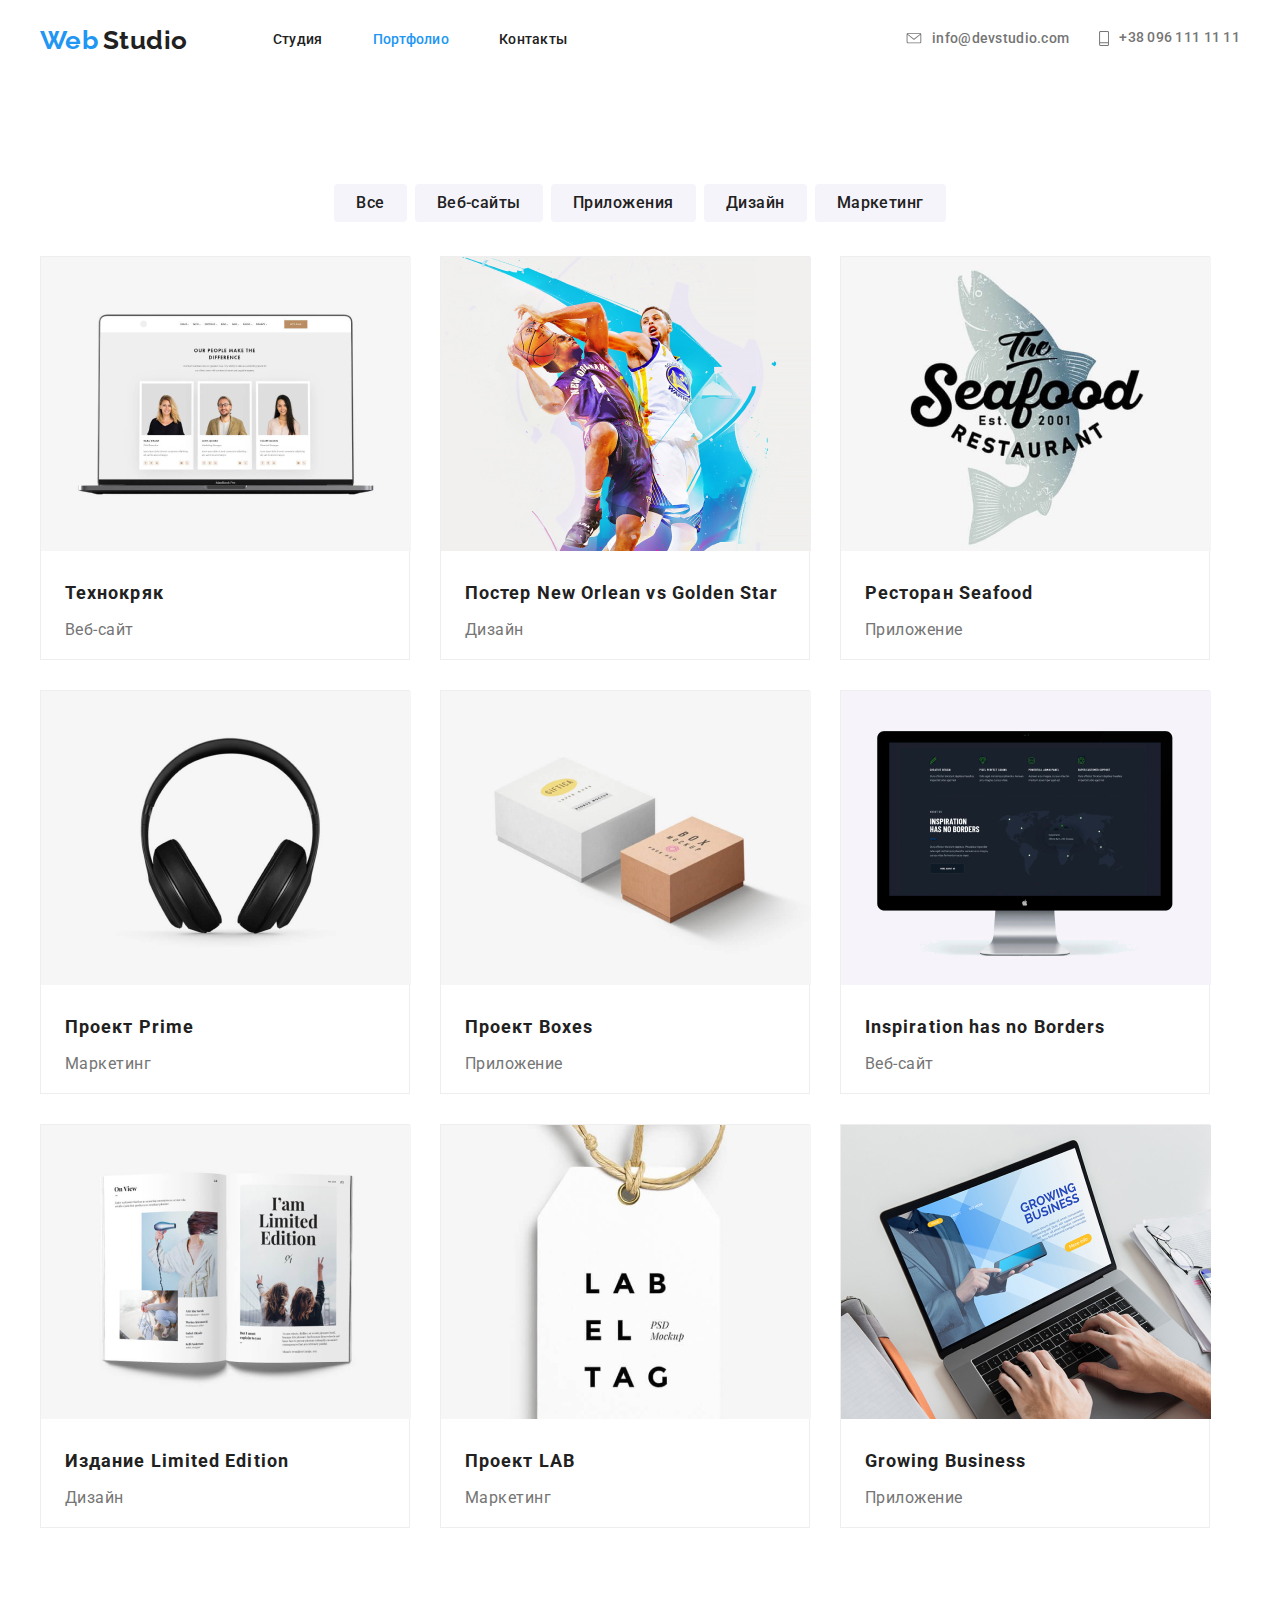
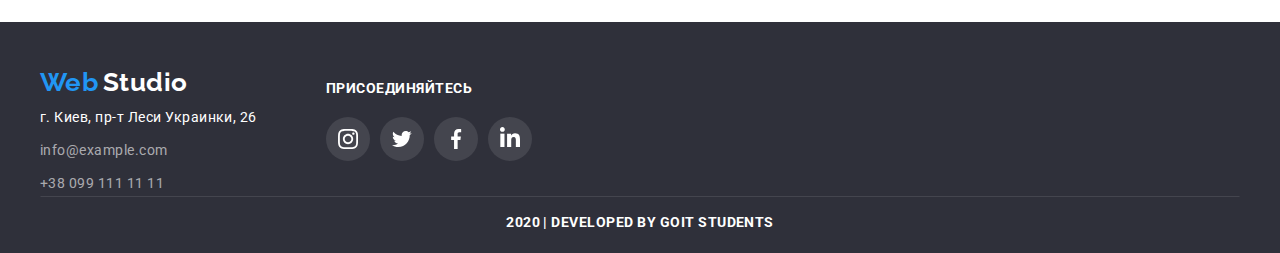
==== commit 7cb9cb17: "8 homework" ====
--- a/portfolio.html
+++ b/portfolio.html
@@ -19,11 +19,13 @@
     <header>
       <div class="container">
         <nav class="first-nav">
-          <a href="./index.html"><span class="web-logo">Web</span>
-            <span class="studio-logo">Studio</span></a>
+          <a href="./index.html"
+            ><span class="web-logo">Web</span>
+            <span class="studio-logo">Studio</span></a
+          >
           <ul class="header-nav">
             <li class="item">
-              <a class="link " href="./index.html">Студия</a>
+              <a class="link" href="./index.html">Студия</a>
             </li>
             <li class="item">
               <a href="./portfolio.html" class="link this">Портфолио</a>
@@ -32,16 +34,20 @@
           </ul>
           <ul class="contacts">
             <li class="item">
-              <svg width="16" height="11" class="contacts-icon">
-                <use href="./images/sprite-svg.svg#icon-email"></use>
-              </svg>
-              <a href="" class="email">info@devstudio.com</a>
-            </li>
-            <li class="item">
-              <svg width="10" height="15" class="contacts-icon">
-                <use href="./images/sprite-svg.svg#icon-phone"></use>
-              </svg>
-              <a href="" class="phone">+38 096 111 11 11</a>
+              <a href="" class="email">
+                <svg width="16" height="11" class="contacts-icon">
+                  <use href="./images/sprite-svg.svg#icon-email"></use>
+                </svg>
+                info@devstudio.com</a
+              >
+            </li>
+            <li class="item">
+              <a href="" class="phone">
+                <svg width="10" height="15" class="contacts-icon">
+                  <use href="./images/sprite-svg.svg#icon-phone"></use>
+                </svg>
+                +38 096 111 11 11</a
+              >
             </li>
           </ul>
         </nav>
@@ -49,114 +55,114 @@
     </header>
     <main>
       <section class="portfolio-section">
-       <!-- Radio buttons -->
+        <!-- Radio buttons -->
         <div class="container">
-      <nav class="button-nav">
-  <ul class="button-list">
-        <li><a class="button" href="">Все</a></li>
-        <li><a class="button" href="">Веб-сайты</a></li>
-        <li><a class="button" href="">Приложения</a></li>
-        <li><a class="button" href="">Дизайн</a></li>
-        <li><a class="button" href="">Маркетинг</a></li>
-      </ul>
-      </nav>
-      <!-- Works -->
-   
-        <ul class="list-of-work">
-          <li class="item">
+          <nav class="button-nav">
+            <ul class="button-list">
+              <li class="item"><a class="button" href="">Все</a></li>
+              <li class="item"><a class="button" href="">Веб-сайты</a></li>
+              <li class="item"><a class="button" href="">Приложения</a></li>
+              <li class="item"><a class="button" href="">Дизайн</a></li>
+              <li class="item"><a class="button" href="">Маркетинг</a></li>
+            </ul>
+          </nav>
+          <!-- Works -->
+
+          <ul class="list-of-work">
+            <li class="item">
               <img src="./images/portfolio/first.jpg" alt="" />
               <h3 class="works-title">Технокряк</h3>
               <p class="type-of-work">Веб-сайт</p>
-          
-            <!-- <p class="transform-text">
-                    Технокряк это современная площадка распространения коронавируса.
-                    Компании используют эту платформу для цифрового шпионажа и атак на
-                    защищённые сервера конкурентов.
-                  </p> -->
-          </li>
-          <li class="item">
-            <img src="./images/portfolio/second.jpg" alt="" />
-            <h3 class="works-title">Постер New Orlean vs Golden Star</h3>
-            <p class="type-of-work">Дизайн</p>
-            <!-- <p class="transform-text">
-                    Технокряк это современная площадка распространения коронавируса.
-                    Компании используют эту платформу для цифрового шпионажа и атак на
-                    защищённые сервера конкурентов.
-                  </p> -->
-          </li>
-          <li class="item">
-            <img src="./images/portfolio/third.jpg" alt="" />
-            <h3 class="works-title">Ресторан Seafood</h3>
-            <p class="type-of-work">Приложение</p>
-            <!-- <p class="transform-text">
-                    Технокряк это современная площадка распространения коронавируса.
-                    Компании используют эту платформу для цифрового шпионажа и атак на
-                    защищённые сервера конкурентов.
-                  </p> -->
-          </li>
-          <li class="item">
-            <img src="./images/portfolio/fourth.jpg" alt="" />
-            <h3 class="works-title">Проект Prime</h3>
-            <p class="type-of-work">Маркетинг</p>
-            <!-- <p class="transform-text">
-                    Технокряк это современная площадка распространения коронавируса.
-                    Компании используют эту платформу для цифрового шпионажа и атак на
-                    защищённые сервера конкурентов.
-                  </p> -->
-          </li>
-          <li class="item">
-            <img src="./images/portfolio/fiveth.jpg" alt="" />
-            <h3 class="works-title">Проект Boxes</h3>
-            <p class="type-of-work">Приложение</p>
-            <!-- <p class="transform-text">
-                    Технокряк это современная площадка распространения коронавируса.
-                    Компании используют эту платформу для цифрового шпионажа и атак на
-                    защищённые сервера конкурентов.
-                  </p> -->
-          </li>
-          <li class="item">
-            <img src="./images/portfolio/sixth.jpg" alt="" />
-            <h3 class="works-title">Inspiration has no Borders</h3>
-            <p class="type-of-work">Веб-сайт</p>
-            <!-- <p class="transform-text">
-                    Технокряк это современная площадка распространения коронавируса.
-                    Компании используют эту платформу для цифрового шпионажа и атак на
-                    защищённые сервера конкурентов.
-                  </p> -->
-          </li>
-          <li class="item">
-            <img src="./images/portfolio/seventh.jpg" alt="" />
-            <h3 class="works-title">Издание Limited Edition</h3>
-            <p class="type-of-work">Дизайн</p>
-            <!-- <p class="transform-text">
-                    Технокряк это современная площадка распространения коронавируса.
-                    Компании используют эту платформу для цифрового шпионажа и атак на
-                    защищённые сервера конкурентов.
-                  </p> -->
-          </li>
-          <li class="item">
-            <img src="./images/portfolio/eighth.jpg" alt="" />
-            <h3 class="works-title">Проект LAB</h3>
-            <p class="type-of-work">Маркетинг</p>
-            <!-- <p class="transform-text">
-                    Технокряк это современная площадка распространения коронавируса.
-                    Компании используют эту платформу для цифрового шпионажа и атак на
-                    защищённые сервера конкурентов.
-                  </p> -->
-          </li>
-          <li class="item">
-            <img src="./images/portfolio/nineth.jpg" alt="" />
-            <h3 class="works-title">Growing Business</h3>
-            <p class="type-of-work">Приложение</p>
-            <!-- <p class="transform-text">
-                    Технокряк это современная площадка распространения коронавируса.
-                    Компании используют эту платформу для цифрового шпионажа и атак на
-                    защищённые сервера конкурентов.
-                  </p> -->
-          </li>
-        </ul>
-     </div>
-        </section>
+
+              <!-- <p class="transform-text">
+                    Технокряк это современная площадка распространения коронавируса.
+                    Компании используют эту платформу для цифрового шпионажа и атак на
+                    защищённые сервера конкурентов.
+                  </p> -->
+            </li>
+            <li class="item">
+              <img src="./images/portfolio/second.jpg" alt="" />
+              <h3 class="works-title">Постер New Orlean vs Golden Star</h3>
+              <p class="type-of-work">Дизайн</p>
+              <!-- <p class="transform-text">
+                    Технокряк это современная площадка распространения коронавируса.
+                    Компании используют эту платформу для цифрового шпионажа и атак на
+                    защищённые сервера конкурентов.
+                  </p> -->
+            </li>
+            <li class="item">
+              <img src="./images/portfolio/third.jpg" alt="" />
+              <h3 class="works-title">Ресторан Seafood</h3>
+              <p class="type-of-work">Приложение</p>
+              <!-- <p class="transform-text">
+                    Технокряк это современная площадка распространения коронавируса.
+                    Компании используют эту платформу для цифрового шпионажа и атак на
+                    защищённые сервера конкурентов.
+                  </p> -->
+            </li>
+            <li class="item">
+              <img src="./images/portfolio/fourth.jpg" alt="" />
+              <h3 class="works-title">Проект Prime</h3>
+              <p class="type-of-work">Маркетинг</p>
+              <!-- <p class="transform-text">
+                    Технокряк это современная площадка распространения коронавируса.
+                    Компании используют эту платформу для цифрового шпионажа и атак на
+                    защищённые сервера конкурентов.
+                  </p> -->
+            </li>
+            <li class="item">
+              <img src="./images/portfolio/fiveth.jpg" alt="" />
+              <h3 class="works-title">Проект Boxes</h3>
+              <p class="type-of-work">Приложение</p>
+              <!-- <p class="transform-text">
+                    Технокряк это современная площадка распространения коронавируса.
+                    Компании используют эту платформу для цифрового шпионажа и атак на
+                    защищённые сервера конкурентов.
+                  </p> -->
+            </li>
+            <li class="item">
+              <img src="./images/portfolio/sixth.jpg" alt="" />
+              <h3 class="works-title">Inspiration has no Borders</h3>
+              <p class="type-of-work">Веб-сайт</p>
+              <!-- <p class="transform-text">
+                    Технокряк это современная площадка распространения коронавируса.
+                    Компании используют эту платформу для цифрового шпионажа и атак на
+                    защищённые сервера конкурентов.
+                  </p> -->
+            </li>
+            <li class="item">
+              <img src="./images/portfolio/seventh.jpg" alt="" />
+              <h3 class="works-title">Издание Limited Edition</h3>
+              <p class="type-of-work">Дизайн</p>
+              <!-- <p class="transform-text">
+                    Технокряк это современная площадка распространения коронавируса.
+                    Компании используют эту платформу для цифрового шпионажа и атак на
+                    защищённые сервера конкурентов.
+                  </p> -->
+            </li>
+            <li class="item">
+              <img src="./images/portfolio/eighth.jpg" alt="" />
+              <h3 class="works-title">Проект LAB</h3>
+              <p class="type-of-work">Маркетинг</p>
+              <!-- <p class="transform-text">
+                    Технокряк это современная площадка распространения коронавируса.
+                    Компании используют эту платформу для цифрового шпионажа и атак на
+                    защищённые сервера конкурентов.
+                  </p> -->
+            </li>
+            <li class="item">
+              <img src="./images/portfolio/nineth.jpg" alt="" />
+              <h3 class="works-title">Growing Business</h3>
+              <p class="type-of-work">Приложение</p>
+              <!-- <p class="transform-text">
+                    Технокряк это современная площадка распространения коронавируса.
+                    Компании используют эту платформу для цифрового шпионажа и атак на
+                    защищённые сервера конкурентов.
+                  </p> -->
+            </li>
+          </ul>
+        </div>
+      </section>
     </main>
     <!-- Footer -->
     <footer class="footer">
@@ -176,7 +182,7 @@
             <ul class="footer-list">
               <li class="item">
                 <a href="" aria-label="Link to Instagram">
-                  <div class="footer-social">
+                  <div class="footer-social instagram">
                     <svg width="20" height="20" class="footer-icon">
                       <use href="./images/sprite-svg.svg#icon-instagram"></use>
                     </svg>
@@ -201,15 +207,15 @@
                   </div>
                 </a>
               </li>
-    
+
               <li class="item">
                 <div class="footer-social">
                   <a href="" aria-label="Link to LinkedIn">
                     <svg width="20" height="20" class="footer-icon">
                       <use href="./images/sprite-svg.svg#icon-linkedin"></use>
                     </svg>
+                  </a>
                 </div>
-                </a>
               </li>
             </ul>
           </div>
--- a/style.css
+++ b/style.css
@@ -91,11 +91,15 @@
   margin-right: 30px;
 }
 
-.contacts .item {
+/* .contacts .item {
   display: inline-flex;
   align-items: center;
-}
-
+} */
+.email,
+.phone {
+  display: inline-flex;
+  align-items: center;
+}
 .contacts-icon {
   fill: currentColor;
   margin-right: 10px;
@@ -209,9 +213,10 @@
 }
 /* Hero */
 .hero {
+  padding-top: 200px;
   text-align: center;
   max-width: 1600px;
-  min-height: 600px;
+  height: 600px;
   background-image: linear-gradient(
       rgba(47, 48, 58, 0.8),
       rgba(47, 48, 58, 0.8)
@@ -221,7 +226,6 @@
 .hero-title {
   margin-bottom: 0px;
   margin-top: 0px;
-  padding-top: 200px;
   color: var(--white-color);
   font-weight: 900;
   font-size: 44px;
@@ -262,6 +266,7 @@
 .aventages-list .item {
   width: 270px;
 }
+
 .avantages-section {
   padding: 94px 0px;
 }
@@ -286,6 +291,10 @@
 /* Our work */
 .work-list {
   display: flex;
+  margin-top: 50px;
+}
+.work-list .item:not(:last-child) {
+  margin-right: 30px;
 }
 .work-section {
   padding-bottom: 117px;
@@ -299,7 +308,7 @@
   text-align: center;
 }
 .work-image {
-  margin-top: 50px;
+  display: block;
 }
 .examples {
   margin-bottom: 0px;
@@ -318,6 +327,7 @@
 .team-list {
   display: flex;
   justify-content: center;
+  margin-top: 50px;
 }
 .team-list > .item:not(:last-child) {
   margin-right: 30px;
@@ -325,9 +335,12 @@
 .team-list > .item {
   width: 270px;
   height: 422px;
-  margin-top: 50px;
   box-shadow: 0px 2px 1px rgba(0, 0, 0, 0.2), 0px 1px 1px rgba(0, 0, 0, 0.14),
     0px 1px 3px rgba(0, 0, 0, 0.12);
+  translate: 3000ms;
+}
+.team-list > .item:hover {
+  transform: scale(1.15);
 }
 .links {
   display: flex;
@@ -336,9 +349,9 @@
   padding-bottom: 117px;
   padding-top: 71px;
 }
-/* .team-images {
-  margin-top: 50px;
-} */
+.team-images {
+  display: block;
+}
 .team-title {
   margin-bottom: 0px;
   margin-top: 0px;
@@ -382,6 +395,21 @@
 .link-icon {
   fill: #afb1b8;
 }
+.instagram:hover {
+  background-image: linear-gradient(
+    to top right,
+    #ffdc80,
+    #fcaf45,
+    #f77737,
+    #f56040,
+    #fd1d1d,
+    #e1306c,
+    #c13584,
+    #833ab4,
+    #5851db,
+    #405de6
+  );
+}
 .networks:hover {
   fill: white;
   background-color: var(--accent-color);
@@ -390,7 +418,9 @@
 .networks:hover .link-icon {
   fill: var(--white-color);
 }
-
+.social-networks {
+  display: inline-block;
+}
 /* Often clients */
 .often-clients {
   padding-bottom: 117px;
@@ -414,32 +444,21 @@
   display: inline-flex;
   border-radius: 4px;
   border: 1px solid #afb1b8;
-}
+  translate: 3000ms;
+}
+.clients-list .item:hover {
+  transform: scale(1.25);
+}
+
 .clients-list .item:not(:last-child) {
   margin-right: 30px;
 }
-.logo-1 {
-  padding: 20px 63px;
-}
-
-.logo-2 {
-  padding: 19px 65px;
-}
-
-.logo-3 {
-  padding: 24px 65px;
-}
-
-.logo-4 {
-  padding: 24px 45px;
-}
-
-.logo-5 {
-  padding: 22px 56px;
-}
-
-.logo-6 {
-  padding: 22px 41px;
+.clients-list .item {
+  width: 170px;
+  height: 90px;
+  display: flex;
+  align-items: center;
+  justify-content: center;
 }
 .clients-icon {
   fill: #afb1b8;
@@ -461,6 +480,10 @@
 .button-list {
   display: flex;
   justify-content: center;
+}
+.button-list .item:not(:last-child) {
+  display: inline-block;
+  margin-right: 8px;
 }
 .button {
   display: inline-block;
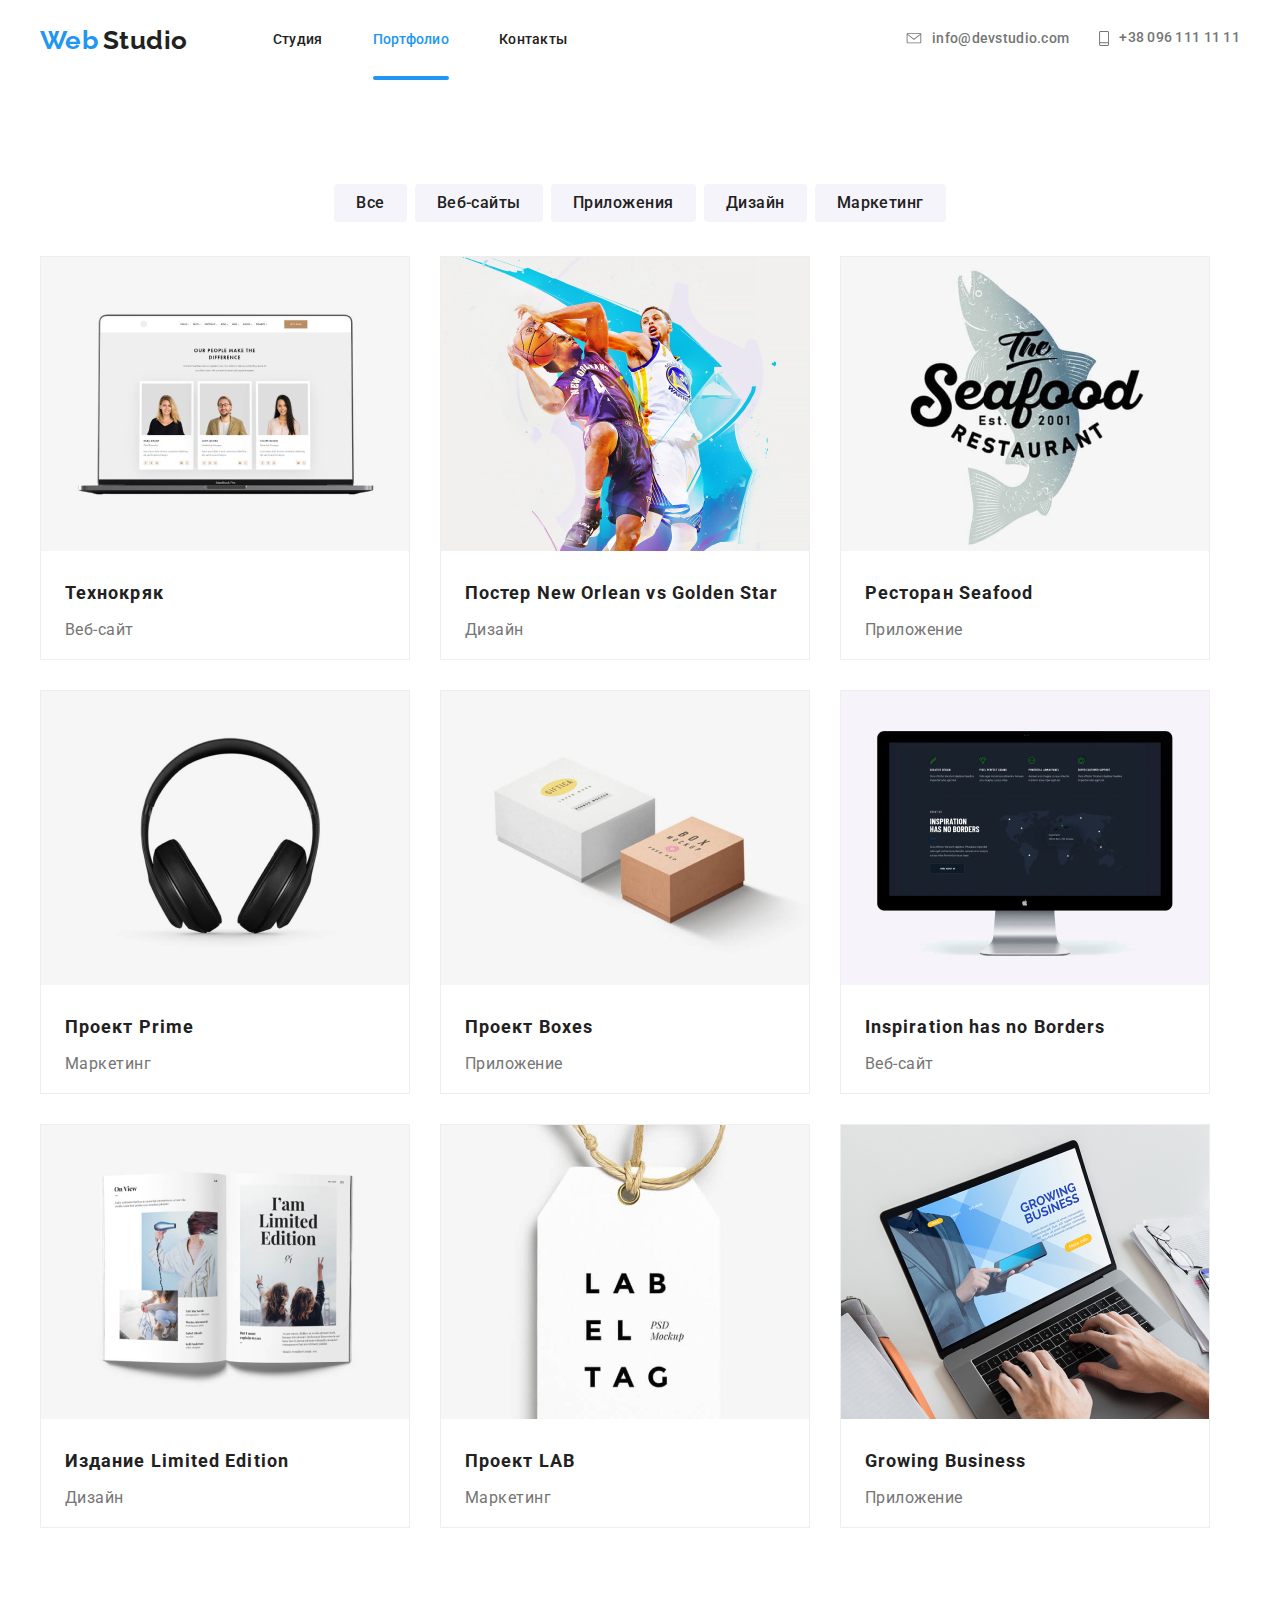
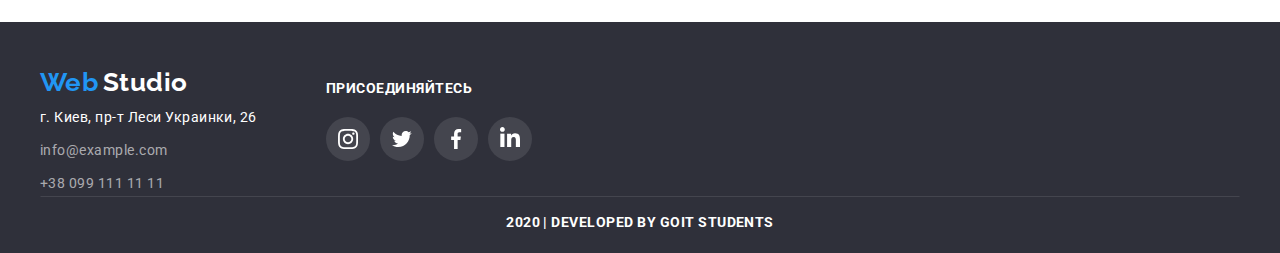
==== commit fc39dc7c: "transforms" ====
--- a/portfolio.html
+++ b/portfolio.html
@@ -70,95 +70,125 @@
 
           <ul class="list-of-work">
             <li class="item">
-              <img src="./images/portfolio/first.jpg" alt="" />
+              <div class="position-container">
+                <img
+                  class="portfolio-image"
+                  src="./images/portfolio/first.jpg"
+                  alt=""
+                />
+                <p class="transform-text">
+                  Технокряк это современная площадка распространения
+                  коронавируса. Компании используют эту платформу для цифрового
+                  шпионажа и атак на защищённые сервера конкурентов.
+                </p>
+              </div>
+
               <h3 class="works-title">Технокряк</h3>
               <p class="type-of-work">Веб-сайт</p>
-
-              <!-- <p class="transform-text">
-                    Технокряк это современная площадка распространения коронавируса.
-                    Компании используют эту платформу для цифрового шпионажа и атак на
-                    защищённые сервера конкурентов.
-                  </p> -->
-            </li>
-            <li class="item">
-              <img src="./images/portfolio/second.jpg" alt="" />
+            </li>
+            <li class="item">
+              <div class="position-container">
+                <img src="./images/portfolio/second.jpg" alt="" />
+
+                <p class="transform-text">
+                  Технокряк это современная площадка распространения
+                  коронавируса. Компании используют эту платформу для цифрового
+                  шпионажа и атак на защищённые сервера конкурентов.
+                </p>
+              </div>
               <h3 class="works-title">Постер New Orlean vs Golden Star</h3>
               <p class="type-of-work">Дизайн</p>
-              <!-- <p class="transform-text">
-                    Технокряк это современная площадка распространения коронавируса.
-                    Компании используют эту платформу для цифрового шпионажа и атак на
-                    защищённые сервера конкурентов.
-                  </p> -->
-            </li>
-            <li class="item">
-              <img src="./images/portfolio/third.jpg" alt="" />
+            </li>
+            <li class="item">
+              <div class="position-container">
+                <img src="./images/portfolio/third.jpg" alt="" />
+
+                <p class="transform-text">
+                  Технокряк это современная площадка распространения
+                  коронавируса. Компании используют эту платформу для цифрового
+                  шпионажа и атак на защищённые сервера конкурентов.
+                </p>
+              </div>
               <h3 class="works-title">Ресторан Seafood</h3>
               <p class="type-of-work">Приложение</p>
-              <!-- <p class="transform-text">
-                    Технокряк это современная площадка распространения коронавируса.
-                    Компании используют эту платформу для цифрового шпионажа и атак на
-                    защищённые сервера конкурентов.
-                  </p> -->
-            </li>
-            <li class="item">
-              <img src="./images/portfolio/fourth.jpg" alt="" />
+            </li>
+            <li class="item">
+              <div class="position-container">
+                <img src="./images/portfolio/fourth.jpg" alt="" />
+
+                <p class="transform-text">
+                  Технокряк это современная площадка распространения
+                  коронавируса. Компании используют эту платформу для цифрового
+                  шпионажа и атак на защищённые сервера конкурентов.
+                </p>
+              </div>
               <h3 class="works-title">Проект Prime</h3>
               <p class="type-of-work">Маркетинг</p>
-              <!-- <p class="transform-text">
-                    Технокряк это современная площадка распространения коронавируса.
-                    Компании используют эту платформу для цифрового шпионажа и атак на
-                    защищённые сервера конкурентов.
-                  </p> -->
-            </li>
-            <li class="item">
-              <img src="./images/portfolio/fiveth.jpg" alt="" />
+            </li>
+            <li class="item">
+              <div class="position-container">
+                <img src="./images/portfolio/fiveth.jpg" alt="" />
+
+                <p class="transform-text">
+                  Технокряк это современная площадка распространения
+                  коронавируса. Компании используют эту платформу для цифрового
+                  шпионажа и атак на защищённые сервера конкурентов.
+                </p>
+              </div>
               <h3 class="works-title">Проект Boxes</h3>
               <p class="type-of-work">Приложение</p>
-              <!-- <p class="transform-text">
-                    Технокряк это современная площадка распространения коронавируса.
-                    Компании используют эту платформу для цифрового шпионажа и атак на
-                    защищённые сервера конкурентов.
-                  </p> -->
-            </li>
-            <li class="item">
-              <img src="./images/portfolio/sixth.jpg" alt="" />
+            </li>
+            <li class="item">
+              <div class="position-container">
+                <img src="./images/portfolio/sixth.jpg" alt="" />
+
+                <p class="transform-text">
+                  Технокряк это современная площадка распространения
+                  коронавируса. Компании используют эту платформу для цифрового
+                  шпионажа и атак на защищённые сервера конкурентов.
+                </p>
+              </div>
               <h3 class="works-title">Inspiration has no Borders</h3>
               <p class="type-of-work">Веб-сайт</p>
-              <!-- <p class="transform-text">
-                    Технокряк это современная площадка распространения коронавируса.
-                    Компании используют эту платформу для цифрового шпионажа и атак на
-                    защищённые сервера конкурентов.
-                  </p> -->
-            </li>
-            <li class="item">
-              <img src="./images/portfolio/seventh.jpg" alt="" />
+            </li>
+            <li class="item">
+              <div class="position-container">
+                <img src="./images/portfolio/seventh.jpg" alt="" />
+
+                <p class="transform-text">
+                  Технокряк это современная площадка распространения
+                  коронавируса. Компании используют эту платформу для цифрового
+                  шпионажа и атак на защищённые сервера конкурентов.
+                </p>
+              </div>
               <h3 class="works-title">Издание Limited Edition</h3>
               <p class="type-of-work">Дизайн</p>
-              <!-- <p class="transform-text">
-                    Технокряк это современная площадка распространения коронавируса.
-                    Компании используют эту платформу для цифрового шпионажа и атак на
-                    защищённые сервера конкурентов.
-                  </p> -->
-            </li>
-            <li class="item">
-              <img src="./images/portfolio/eighth.jpg" alt="" />
+            </li>
+            <li class="item">
+              <div class="position-container">
+                <img src="./images/portfolio/eighth.jpg" alt="" />
+
+                <p class="transform-text">
+                  Технокряк это современная площадка распространения
+                  коронавируса. Компании используют эту платформу для цифрового
+                  шпионажа и атак на защищённые сервера конкурентов.
+                </p>
+              </div>
               <h3 class="works-title">Проект LAB</h3>
               <p class="type-of-work">Маркетинг</p>
-              <!-- <p class="transform-text">
-                    Технокряк это современная площадка распространения коронавируса.
-                    Компании используют эту платформу для цифрового шпионажа и атак на
-                    защищённые сервера конкурентов.
-                  </p> -->
-            </li>
-            <li class="item">
-              <img src="./images/portfolio/nineth.jpg" alt="" />
+            </li>
+            <li class="item">
+              <div class="position-container">
+                <img src="./images/portfolio/nineth.jpg" alt="" />
+
+                <p class="transform-text">
+                  Технокряк это современная площадка распространения
+                  коронавируса. Компании используют эту платформу для цифрового
+                  шпионажа и атак на защищённые сервера конкурентов.
+                </p>
+              </div>
               <h3 class="works-title">Growing Business</h3>
               <p class="type-of-work">Приложение</p>
-              <!-- <p class="transform-text">
-                    Технокряк это современная площадка распространения коронавируса.
-                    Компании используют эту платформу для цифрового шпионажа и атак на
-                    защищённые сервера конкурентов.
-                  </p> -->
             </li>
           </ul>
         </div>
--- a/style.css
+++ b/style.css
@@ -57,6 +57,19 @@
   color: var(--accent-color);
 }
 
+.header-nav .this::after {
+  content: '';
+  position: absolute;
+  width: 100%;
+  height: 4px;
+  display: block;
+  bottom: 0;
+  border-radius: 2px;
+  background-color: var(--accent-color);
+}
+.header-nav .item {
+  position: relative;
+}
 .header-nav {
   display: flex;
   margin-left: 85px;
@@ -213,6 +226,8 @@
 }
 /* Hero */
 .hero {
+  margin-left: auto;
+  margin-right: auto;
   padding-top: 200px;
   text-align: center;
   max-width: 1600px;
@@ -296,6 +311,9 @@
 .work-list .item:not(:last-child) {
   margin-right: 30px;
 }
+.work-list .item {
+  position: relative;
+}
 .work-section {
   padding-bottom: 117px;
 }
@@ -313,14 +331,22 @@
 .examples {
   margin-bottom: 0px;
   margin-top: 0px;
-  padding: 27px 85px;
   display: inline-block;
-  background-color: rgba(47, 48, 58, 0.8);
   color: var(--white-color);
   font-weight: 700;
   font-size: 14px;
   line-height: 1.14;
   text-transform: uppercase;
+}
+.examples-container {
+  position: absolute;
+  width: 370px;
+  height: 70px;
+  background-color: rgba(47, 48, 58, 0.8);
+  display: flex;
+  align-items: center;
+  justify-content: center;
+  bottom: 0;
 }
 
 /* Our team */
@@ -395,6 +421,7 @@
 .link-icon {
   fill: #afb1b8;
 }
+
 .instagram:hover {
   background-image: linear-gradient(
     to top right,
@@ -447,7 +474,7 @@
   translate: 3000ms;
 }
 .clients-list .item:hover {
-  transform: scale(1.25);
+  transform: scale(1.15);
 }
 
 .clients-list .item:not(:last-child) {
@@ -526,15 +553,32 @@
   line-height: 1.87;
 }
 .transform-text {
-  color: var(--white-color);
-  background-color: #000000;
+  position: absolute;
+  top: 298px;
+  height: 294px;
+  margin-bottom: 0;
+  margin-top: 0;
+  padding: 63px 24px;
+  display: flex;
+  align-items: center;
+  justify-content: center;
+  color: var(--white-color);
+  background-color: rgba(33, 150, 243, 0.9);
   font-size: 18px;
   line-height: 1.56;
+  transition: 500ms cubic-bezier(0.4, 0, 0.2, 1);
+  opacity: 1;
+}
+.list-of-work .item:hover .transform-text {
+  transform: translateY(-298px);
+  opacity: 1;
 }
 .list-of-work .item {
+  position: relative;
   border: 1px solid #eeeeee;
   width: 370px;
   height: 404px;
+  overflow: hidden;
 }
 .list-of-work .item:hover {
   border: 1px solid #eeeeee;
@@ -554,3 +598,7 @@
 .list-of-work .item:not(:nth-child(-n + 3)) {
   margin-top: 30px;
 }
+.position-container {
+  position: relative;
+  overflow: hidden;
+}
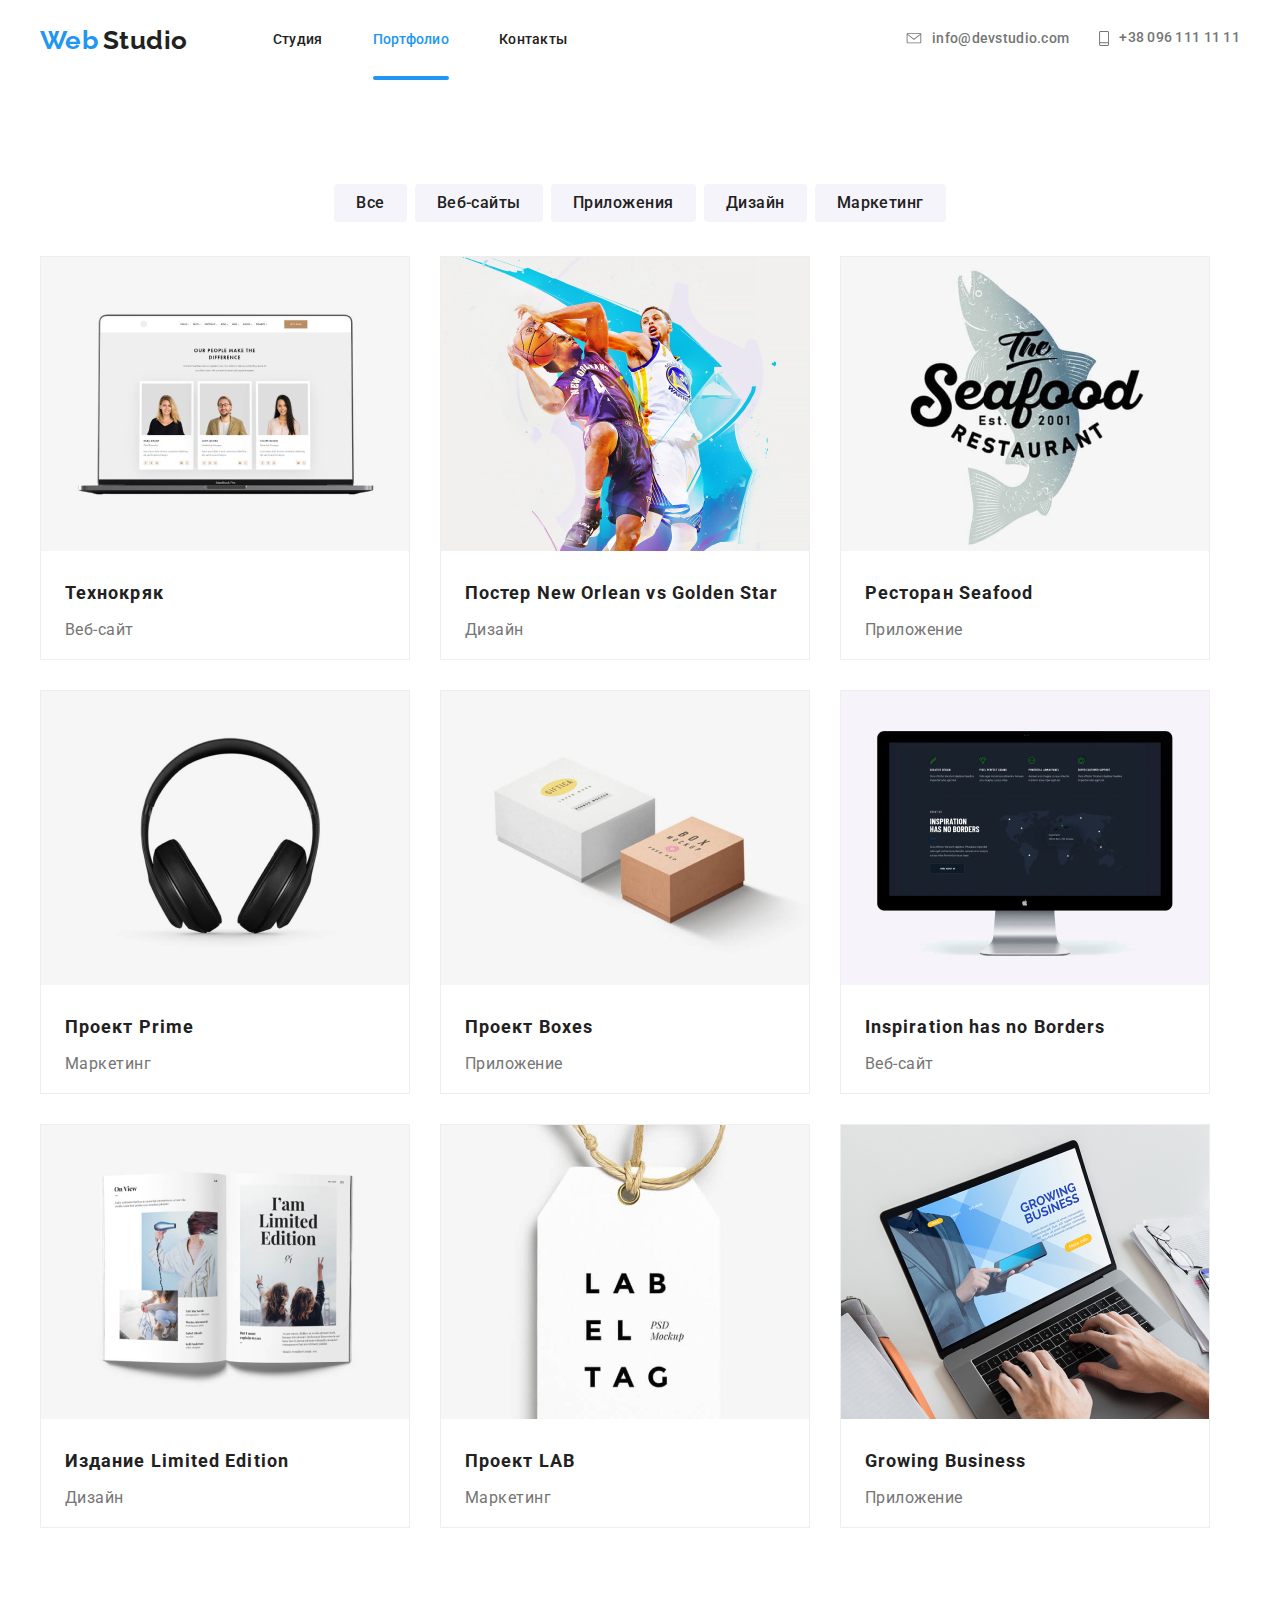
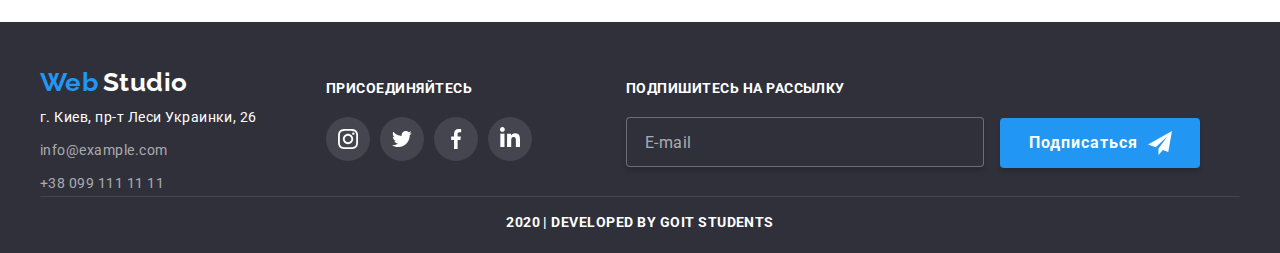
==== commit 43450373: "11" ====
--- a/portfolio.html
+++ b/portfolio.html
@@ -249,6 +249,23 @@
               </li>
             </ul>
           </div>
+          <div class="third-container">
+            <b class="first-footer-communication">Подпишитесь на рассылку</b>
+            <br />
+            <input
+              type="email"
+              name="footer-email"
+              id="footer-email"
+              placeholder="E-mail"
+              class="footer-email"
+            />
+            <button class="footer-button">
+              Подписаться
+              <svg class="button-svg" width="24" height="24">
+                <use href="./images/svg/fly.svg#fly"></use>
+              </svg>
+            </button>
+          </div>
         </div>
         <p class="second-footer-communication">
           2020 | Developed by GoIT Students
--- a/style.css
+++ b/style.css
@@ -52,6 +52,7 @@
   font-size: 14px;
   line-height: 1.14;
   letter-spacing: 0.02em;
+  transition: color 250ms cubic-bezier(0.4, 0, 0.2, 1);
 }
 .link.this {
   color: var(--accent-color);
@@ -81,6 +82,7 @@
 .header-nav .link:hover,
 .header-nav .link:focus {
   color: var(--accent-color);
+  transition: 250ms;
 }
 .contacts .email,
 .contacts .phone {
@@ -88,7 +90,8 @@
   font-size: 14px;
   line-height: 1.14;
   color: inherit;
-  letter-spacing: 0.02em;
+  letter-spacing: 0.02em;cubi
+  transition: color 250ms cubic-bezier(0.4, 0, 0.2, 1);
 }
 .contacts .email:hover,
 .contacts .email:focus,
@@ -164,6 +167,7 @@
   margin-bottom: 0px;
 }
 .first-footer-communication {
+
   color: var(--white-color);
   font-weight: 700;
   font-size: 14px;
@@ -189,6 +193,53 @@
   margin-left: 69px;
   margin-top: 57px;
 }
+.third-container{
+  display: inline-block;
+  margin-top: 57px;
+  margin-left: 94px;
+}
+.footer-email{
+  margin-top: 20px;
+  width: 358px;
+  height: 50px;
+  background-color: #2f303a ;
+  border: 1px solid rgba(255, 255, 255, 0.3);
+  box-shadow: 0px 4px 4px rgba(0, 0, 0, 0.15);
+  border-radius: 4px;
+}
+.footer-email::placeholder{
+  font-size: 16px;
+  line-height: 1.25;
+  padding-top: 15px;
+  padding-bottom: 15px;
+  padding-left: 16px;
+  color: rgba(255, 255, 255, 0.6);
+  letter-spacing: 0.03em;
+}
+.footer-button{
+  display: inline-flex;
+  align-items: center;
+  justify-content: center;
+  margin-left: 12px;
+  height: 50px;
+  width: 200px;
+  background-color: var(--accent-color);
+  color: #FFFFFF;
+  box-shadow: 0px 4px 4px rgba(0, 0, 0, 0.15);
+  border: none;
+  border-radius: 4px;
+  font-weight: 700;
+  font-size: 16px;
+  line-height: 1.87;
+  letter-spacing: 0.06em;
+}
+.button-svg{
+  margin-left: 10px;
+  fill: var(--white-color);
+
+}
+
+
 .footer-list {
   display: flex;
 }
@@ -207,6 +258,7 @@
   border-radius: 50%;
   align-items: center;
   justify-content: center;
+  transition: background-color 250ms cubic-bezier(0.4, 0, 0.2, 1);
 }
 .footer-list .item:not(:last-child) {
   margin-right: 10px;
@@ -262,6 +314,114 @@
   line-height: 1.87;
   letter-spacing: 0.06em;
 }
+.modal {
+  position: absolute;
+  z-index: 3;
+  background-color: #fff;
+  height: 581px;
+  width: 528px;
+
+  bottom: 50%;
+  right: 50%;
+  transform: translate(50%, 50%);
+}
+.backdrop {
+  position: fixed;
+  background-color: rgba(0, 0, 0, 0.2);
+  top: 0;
+  left: 0;
+  height: 100%;
+  width: 100%;
+  transition: opacity 250ms cubic-bezier(0.4, 0, 0.2, 1);
+}
+.close-button {
+  margin-top: 8px;
+  margin-right: 8px;
+  margin-left: auto;
+  width: 30px;
+  height: 30px;
+  display: flex;
+  padding: 0;
+  align-items: center;
+  justify-content: center;
+  padding: 6px;
+  border: 1px solid rgba(0, 0, 0, 0.1);
+  border-radius: 50%;
+}
+.backdrop.is-hidden {
+  opacity: 0;
+  pointer-events: none;
+}
+.close-svg {
+  fill: #000000;
+  transition: fill 250ms cubic-bezier(0.4, 0, 0.2, 1);
+}
+.close-button:hover .close-svg {
+  fill: var(--accent-color);
+}
+.modal-title {
+  margin-left: auto;
+  margin-right: auto;
+  margin-top: 2px;
+  margin-bottom: 0;
+  width: 448px;
+  color: var(--title-color);
+  font-weight: 700;
+  font-size: 20px;
+  line-height: 1.15;
+  text-align: center;
+  letter-spacing: 0.03em;
+}
+.name {
+  margin-top: 30px;
+  width: 448px;
+  height: 40px;
+  border: 1px solid rgba(33, 33, 33, 0.2);
+}
+.tel {
+  margin-top: 28px;
+  width: 448px;
+  height: 40px;
+  border: 1px solid rgba(33, 33, 33, 0.2);
+}
+.modal-email {
+  margin-top: 28px;
+  width: 448px;
+  height: 40px;
+  border: 1px solid rgba(33, 33, 33, 0.2);
+}
+textarea {
+  margin-left: auto;
+  margin-right: auto;
+  margin-top: 28px;
+  resize: none;
+  width: 448px;
+  height: 120px;
+  border: 1px solid rgba(33, 33, 33, 0.2);
+}
+textarea::placeholder {
+  padding: 12px 16px;
+}
+.checkbox {
+  margin-right: 9px;
+}
+
+.div-checkbox {
+  display: flex;
+  justify-content: center;
+  align-items: center;
+  margin-top: 20px;
+  margin-left: auto;
+  margin-right: auto;
+}
+.checkbox-label {
+  font-size: 14px;
+  line-height: 1.71;
+  letter-spacing: 0.03em;
+}
+.modal-link {
+  color: var(--accent-color);
+}
 
 /* Avantages  */
 .image-container {
@@ -366,7 +526,7 @@
   translate: 3000ms;
 }
 .team-list > .item:hover {
-  transform: scale(1.15);
+  /* transform: scale(1.15); */
 }
 .links {
   display: flex;
@@ -414,6 +574,9 @@
 
   align-items: center;
   justify-content: center;
+  transition: background-color 250ms cubic-bezier(0.4, 0, 0.2, 1),
+    fill 250ms cubic-bezier(0.4, 0, 0.2, 1);
+  border-radius: 50%;
 }
 .links .item:not(:last-child) {
   margin-right: 10px;
@@ -421,7 +584,9 @@
 .link-icon {
   fill: #afb1b8;
 }
-
+/* .instagram {
+  transition: background-color 250ms cubic-bezier(0.4, 0, 0.2, 1);
+}
 .instagram:hover {
   background-image: linear-gradient(
     to top right,
@@ -436,11 +601,10 @@
     #5851db,
     #405de6
   );
-}
+} */
 .networks:hover {
   fill: white;
   background-color: var(--accent-color);
-  border-radius: 50%;
 }
 .networks:hover .link-icon {
   fill: var(--white-color);
@@ -467,28 +631,26 @@
   margin-left: auto;
   margin-right: auto;
 }
+.clients-list .item:hover {
+  /* transform: scale(1.15); */
+}
+
+.clients-list .item:not(:last-child) {
+  margin-right: 30px;
+}
 .clients-list .item {
+  width: 170px;
+  height: 90px;
   display: inline-flex;
   border-radius: 4px;
   border: 1px solid #afb1b8;
-  translate: 3000ms;
-}
-.clients-list .item:hover {
-  transform: scale(1.15);
-}
-
-.clients-list .item:not(:last-child) {
-  margin-right: 30px;
-}
-.clients-list .item {
-  width: 170px;
-  height: 90px;
-  display: flex;
-  align-items: center;
-  justify-content: center;
+  align-items: center;
+  justify-content: center;
+  /* transition: color 250ms cubic-bezier(0.4, 0, 0.2, 1); */
 }
 .clients-icon {
   fill: #afb1b8;
+  transition: fill 250ms cubic-bezier(0.4, 0, 0.2, 1);
 }
 .clients-list .item:hover .clients-icon {
   fill: var(--accent-color);
@@ -522,6 +684,8 @@
   line-height: 1.62;
   margin-top: 10px;
   border-radius: 4px;
+  transition: background-color 250ms cubic-bezier(0.4, 0, 0.2, 1),
+    color 250ms cubic-bezier(0.4, 0, 0.2, 1);
 }
 
 .button:hover {
@@ -567,11 +731,9 @@
   font-size: 18px;
   line-height: 1.56;
   transition: 500ms cubic-bezier(0.4, 0, 0.2, 1);
-  opacity: 1;
 }
 .list-of-work .item:hover .transform-text {
   transform: translateY(-298px);
-  opacity: 1;
 }
 .list-of-work .item {
   position: relative;
@@ -579,6 +741,7 @@
   width: 370px;
   height: 404px;
   overflow: hidden;
+  transition: box-shadow 250ms cubic-bezier(0.4, 0, 0.2, 1);
 }
 .list-of-work .item:hover {
   border: 1px solid #eeeeee;
